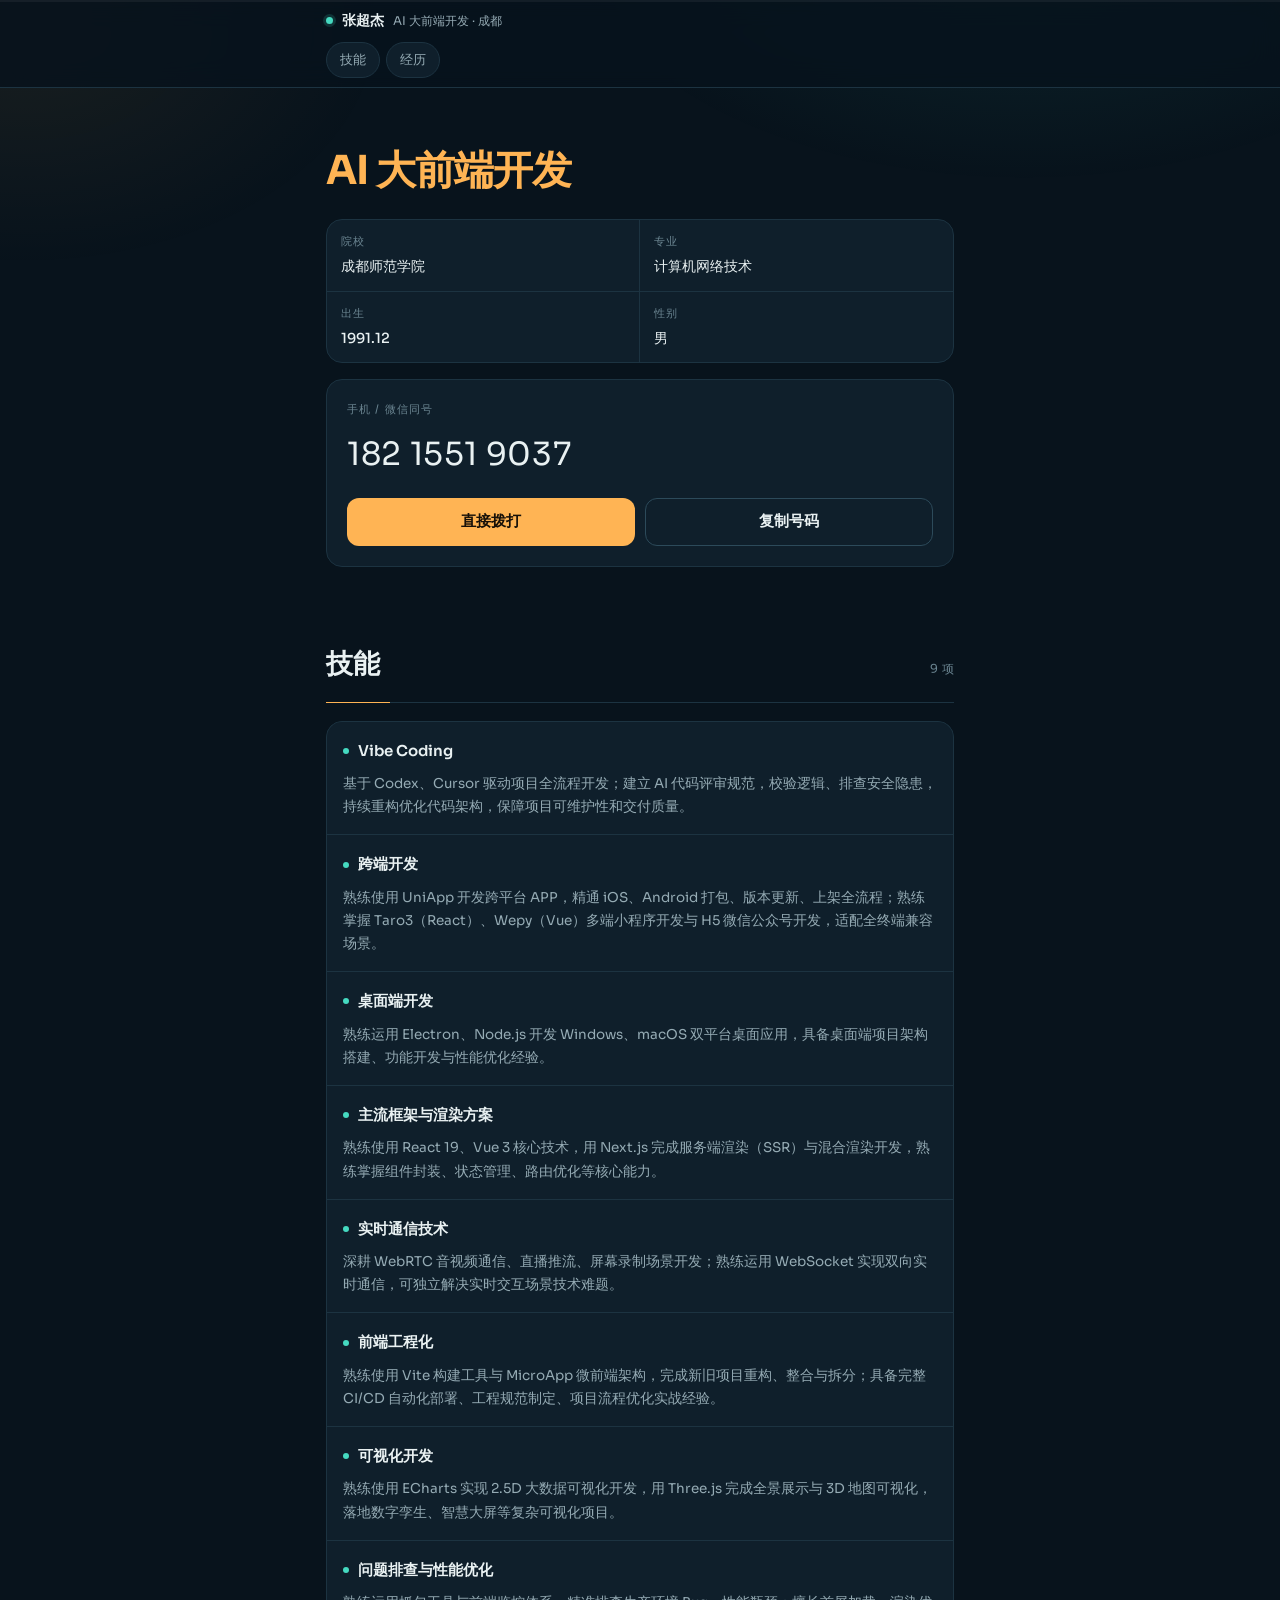
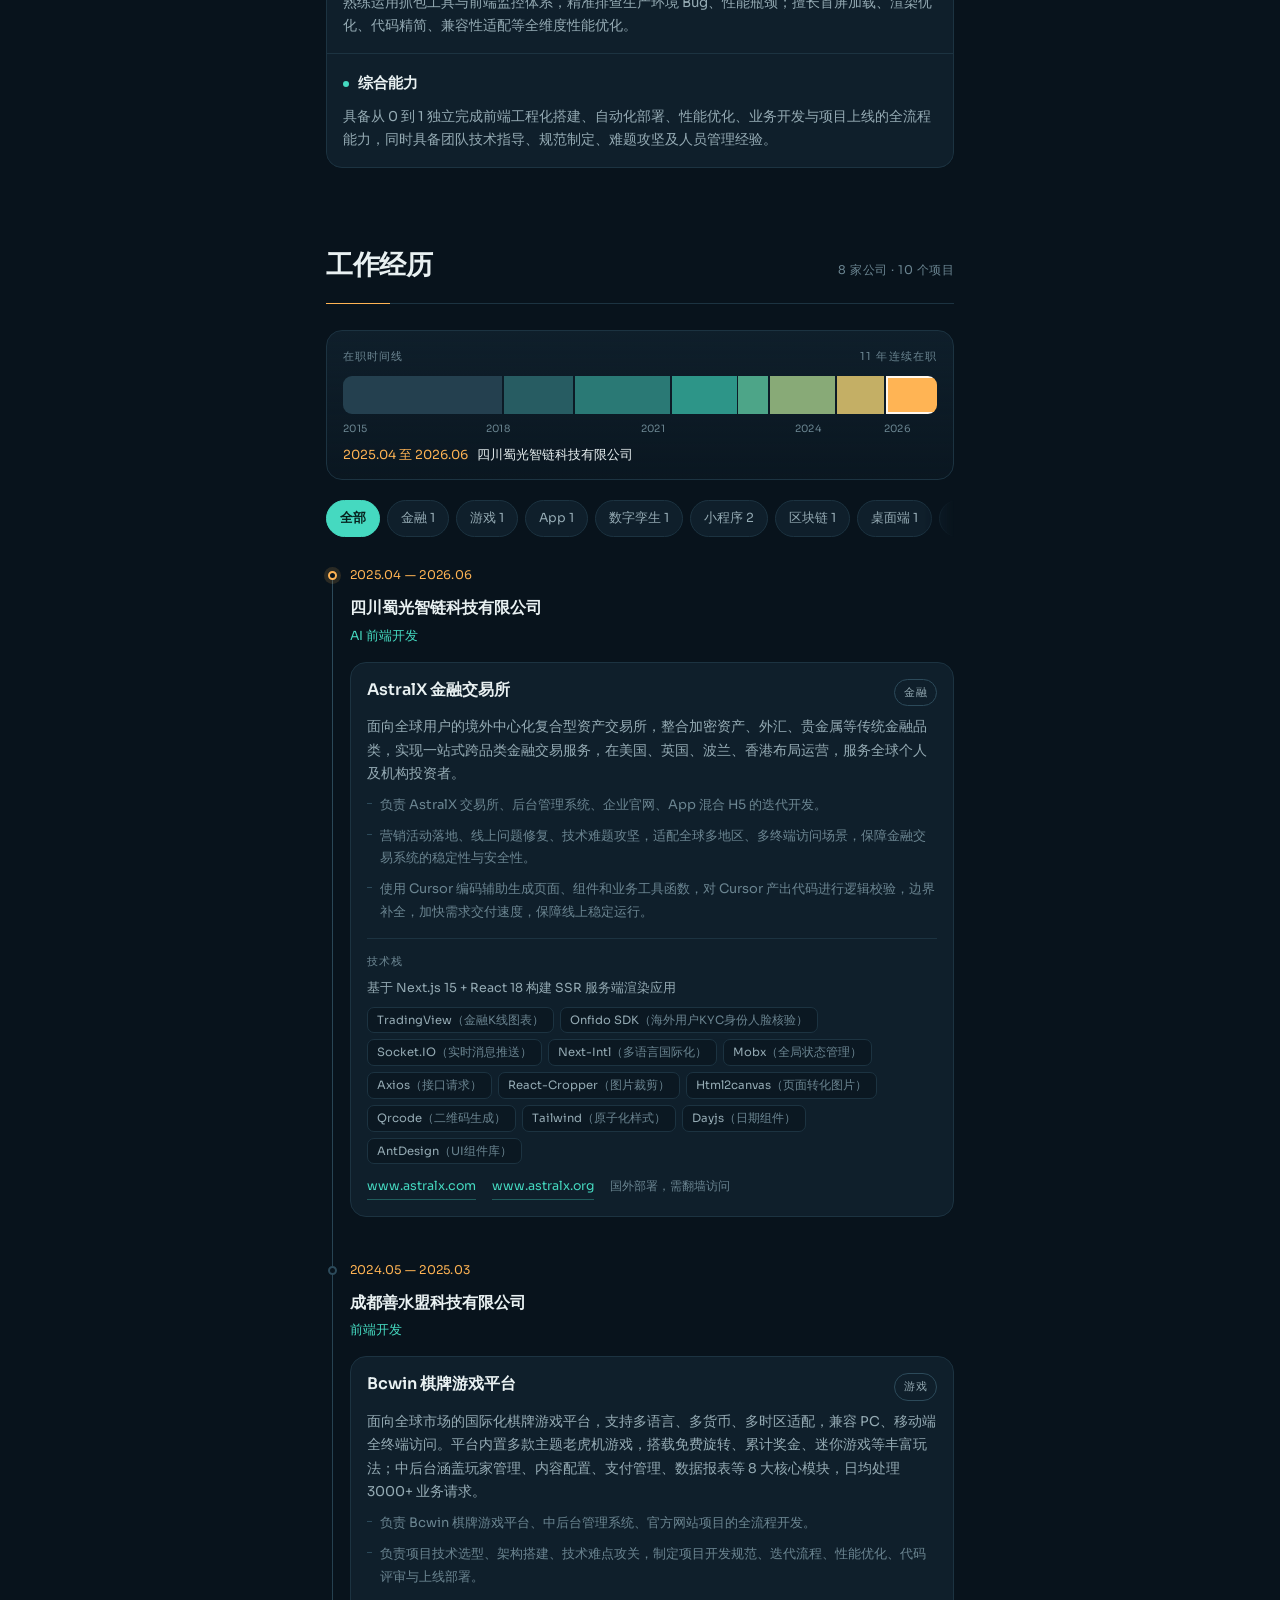
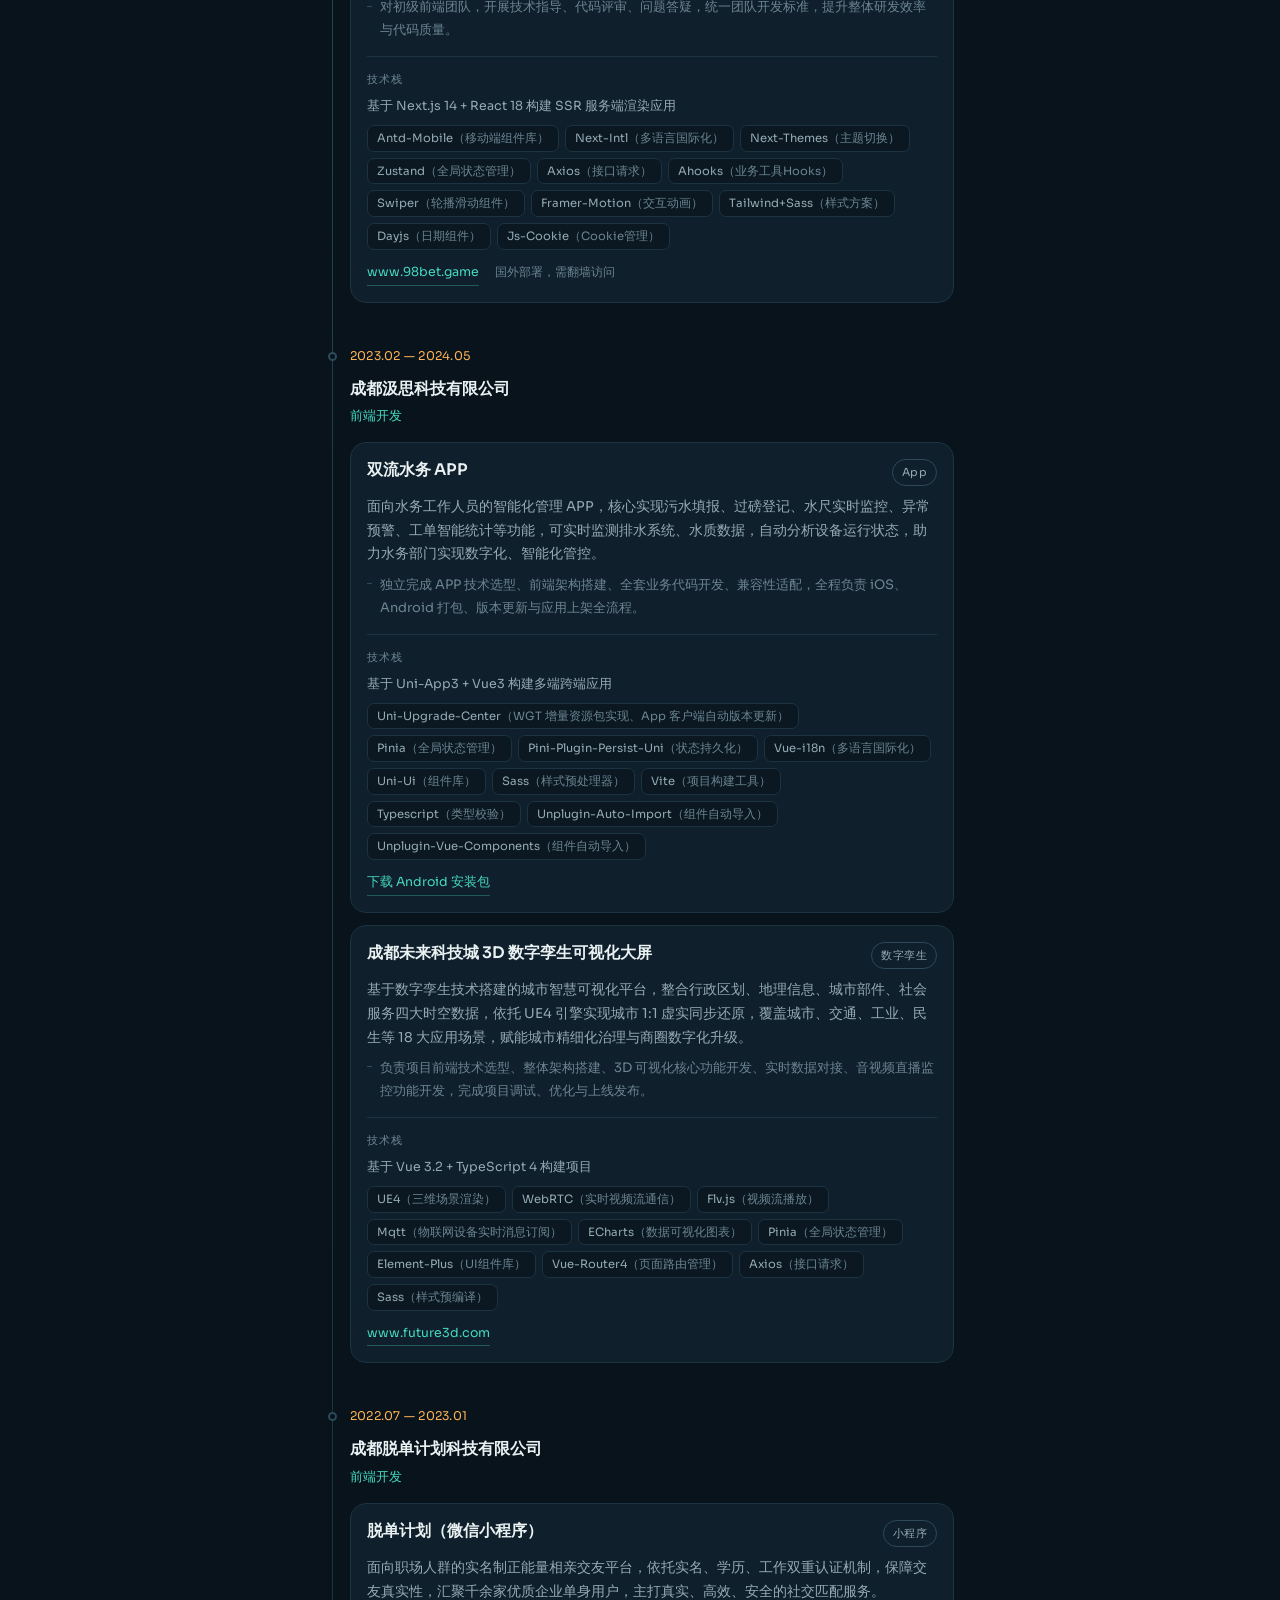
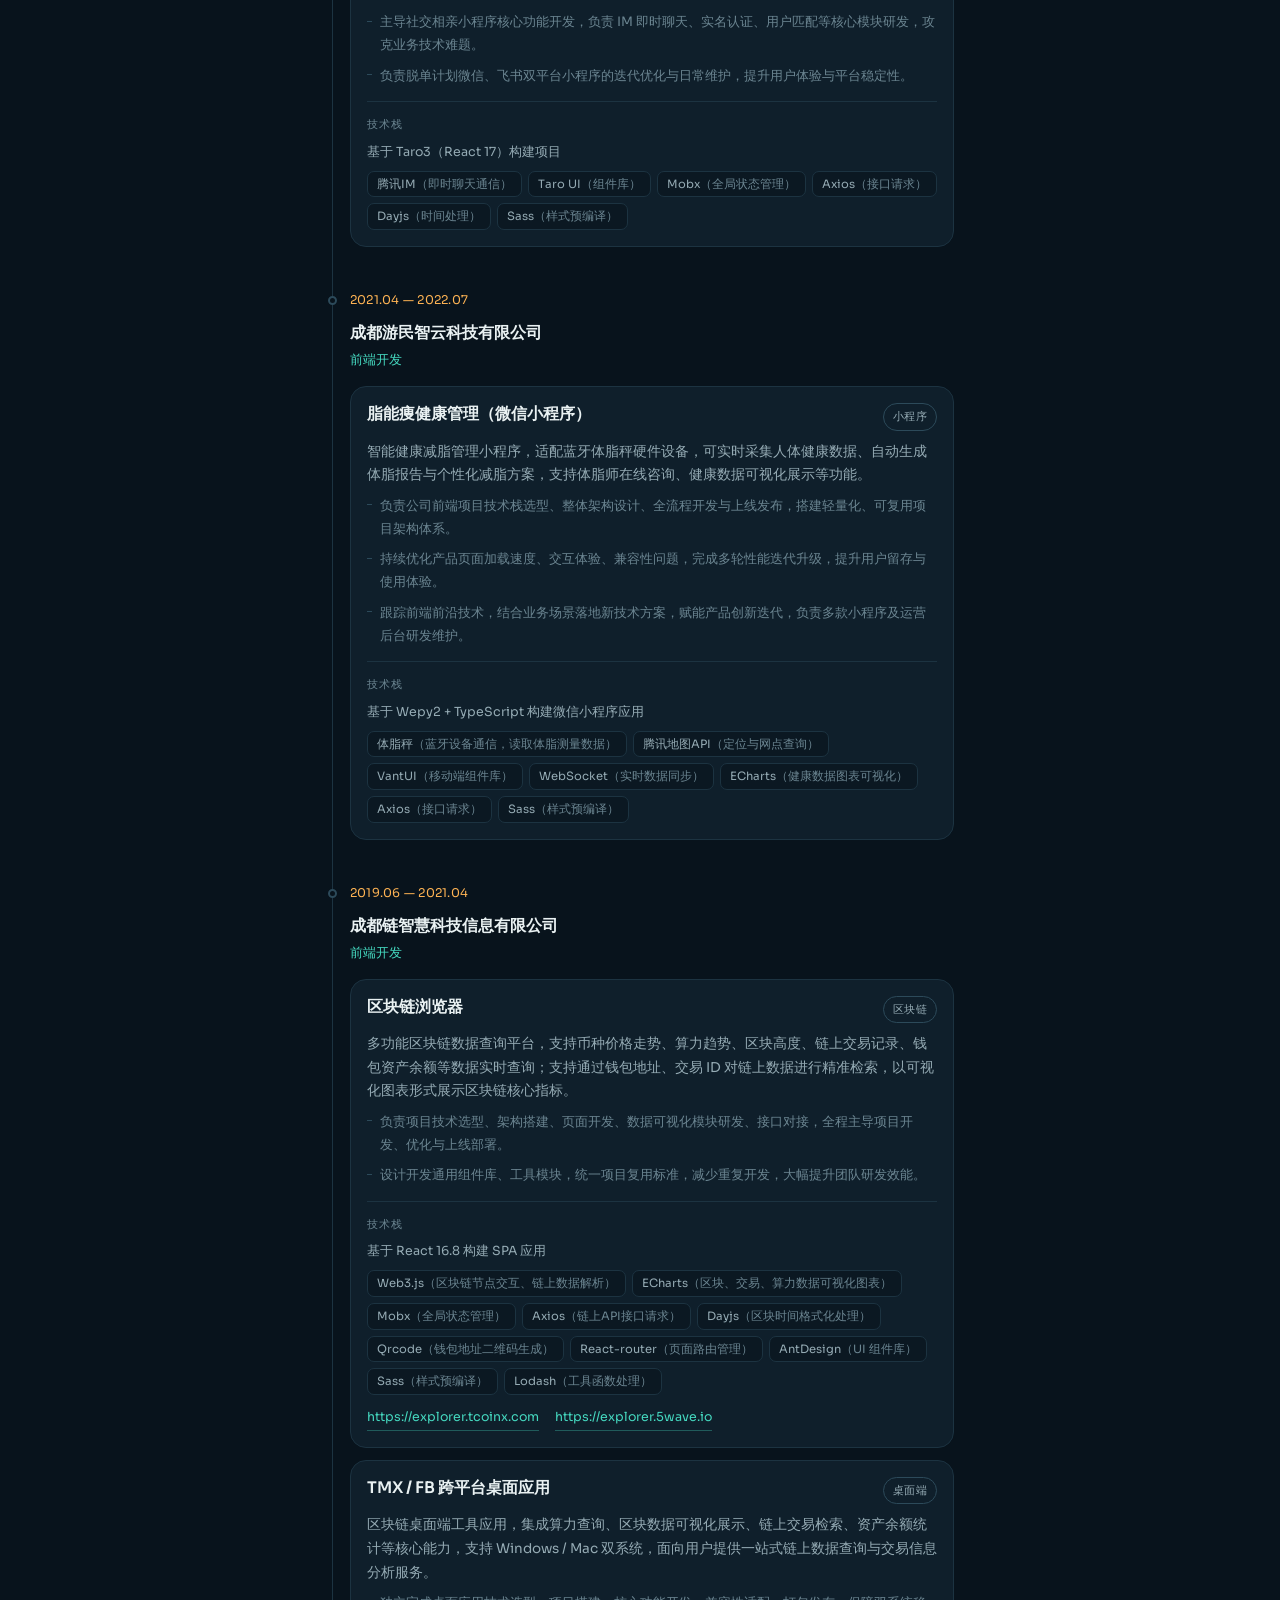
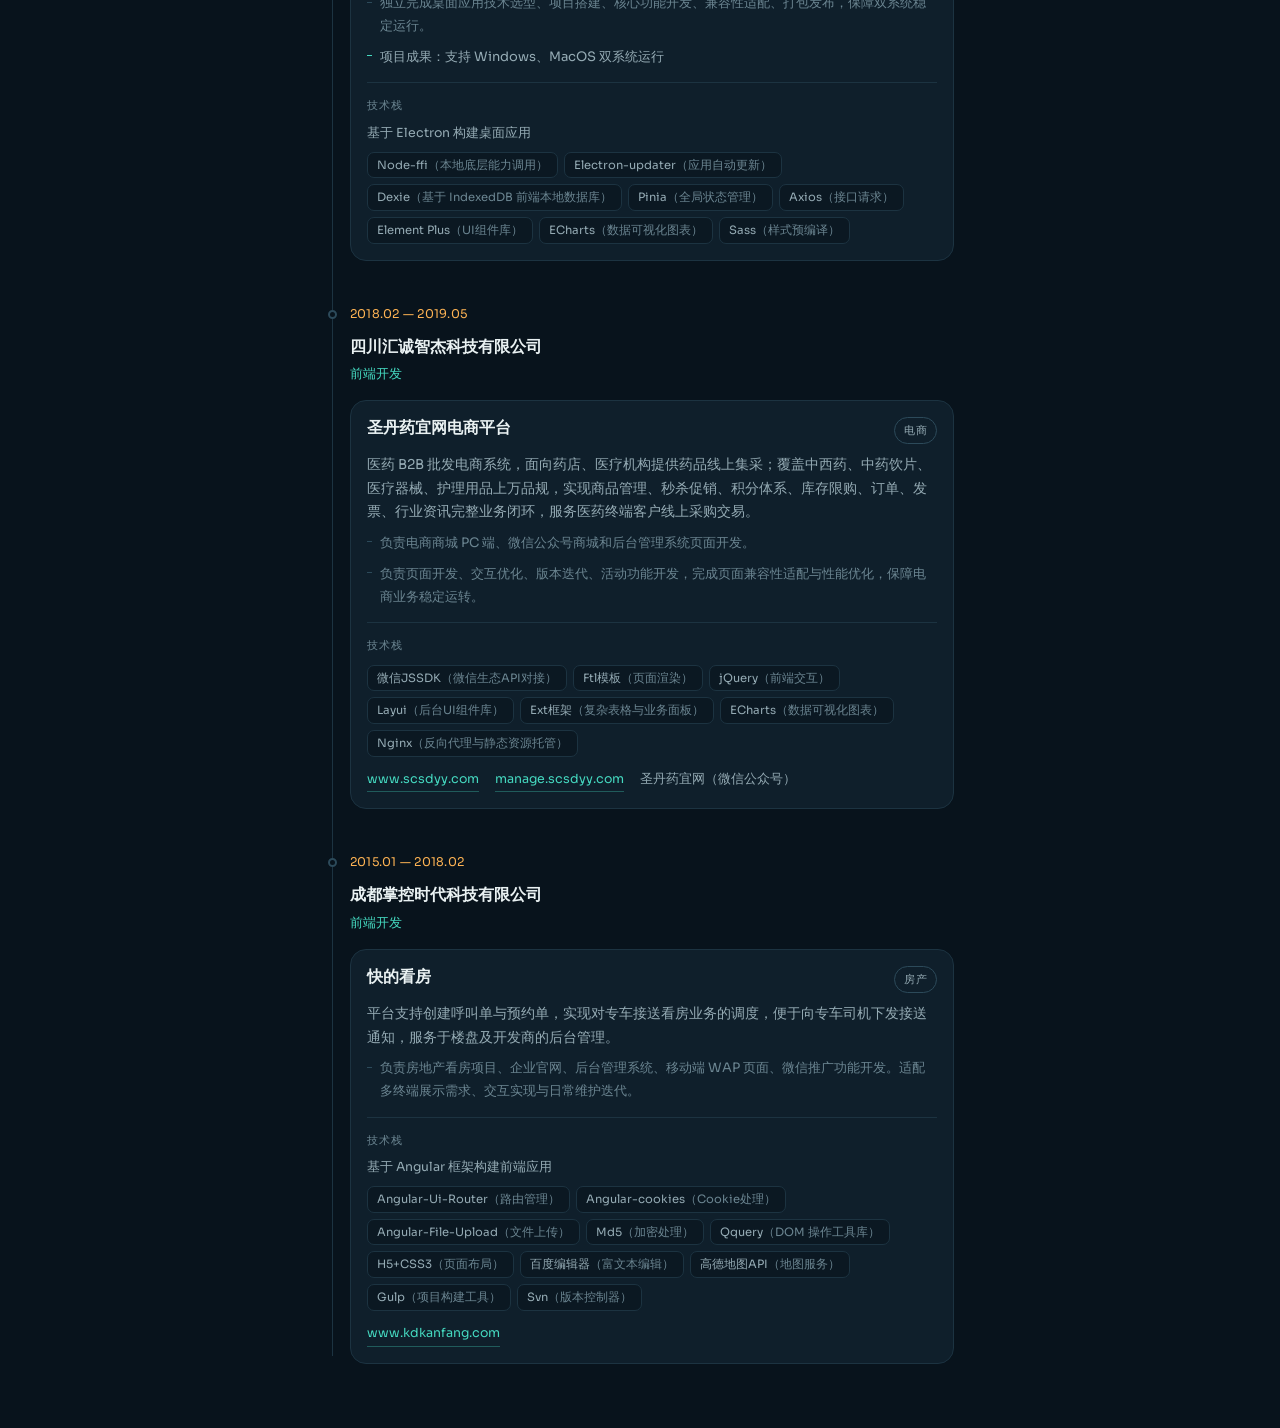
==== index.html @ 95366857 "Add files via upload" ====
<!doctype html>
<html lang="zh-CN">
<head>
<meta charset="utf-8">
<meta name="viewport" content="width=device-width,initial-scale=1,viewport-fit=cover">
<meta name="theme-color" content="#08131C">
<title>张超杰 · AI 大前端开发</title>
<meta name="description" content="张超杰，AI 大前端开发。2015 年入行，做过金融交易所、数字孪生大屏、区块链浏览器、跨平台桌面端与小程序矩阵。">
<link rel="icon" href="data:image/svg+xml,%3Csvg xmlns='http://www.w3.org/2000/svg' viewBox='0 0 32 32'%3E%3Crect width='32' height='32' rx='8' fill='%2308131C'/%3E%3Cpath d='M6 20h4l3-9 4 14 3-7h6' fill='none' stroke='%23FFB454' stroke-width='2.4' stroke-linecap='round'/%3E%3C/svg%3E">
<style>
/* ==========================================================================
   张超杰 · AI 大前端开发 · 单页简历
   设计取向：工业仪表盘（对应本人数字孪生 / 大屏 / 交易所可视化背景）
   深靛蓝底 + 琥珀主色 + 青绿数据色
   ========================================================================== */

@font-face{
  font-family:"Sora";
  font-style:normal;
  font-weight:100 800;
  font-display:swap;
  src:url([data-uri]) format("woff2");
}

:root{
  --bg:#08131C;
  --bg-elev:#0B1822;
  --surface:#0F1F2B;
  --line:#1C3341;
  --line-strong:#2C4A5A;
  --text:#E9F1F2;
  --dim:#95ABB4;
  --faint:#6B8591;
  --amber:#FFB454;
  --teal:#45D9C0;
  --shell:680px;
  --pad:20px;
  --font:"Sora",-apple-system,BlinkMacSystemFont,"PingFang SC","HarmonyOS Sans SC","Microsoft YaHei","Noto Sans SC",sans-serif;
  --num:"Sora",ui-monospace,SFMono-Regular,Menlo,monospace;
  --ease:cubic-bezier(.22,1,.36,1);
}

*,*::before,*::after{box-sizing:border-box}
html{-webkit-text-size-adjust:100%;scroll-behavior:smooth}
body{
  margin:0;background:var(--bg);color:var(--text);
  font-family:var(--font);font-size:15px;line-height:1.75;
  -webkit-font-smoothing:antialiased;overflow-x:hidden;
}
body::before{
  content:"";position:fixed;inset:0;z-index:0;pointer-events:none;
  background:
    radial-gradient(760px 440px at 80% -10%, rgba(69,217,192,.10), transparent 62%),
    radial-gradient(600px 400px at 2% 3%, rgba(255,180,84,.07), transparent 60%);
}
img,svg{display:block;max-width:100%}
a{color:inherit;text-decoration:none}
button{font:inherit;color:inherit;background:none;border:0;cursor:pointer}
:focus-visible{outline:2px solid var(--amber);outline-offset:3px;border-radius:6px}
.shell{position:relative;z-index:1;width:100%;max-width:var(--shell);margin:0 auto;padding:0 var(--pad) calc(64px + env(safe-area-inset-bottom))}

/* ---------- 顶部进度 / 导航 ---------- */
.progress{position:fixed;top:0;left:0;right:0;height:2px;z-index:60;background:rgba(255,255,255,.05)}
.progress i{display:block;height:100%;width:0;background:linear-gradient(90deg,var(--teal),var(--amber))}
.topbar{position:sticky;top:0;z-index:50;background:rgba(8,19,28,.84);
  backdrop-filter:blur(14px) saturate(140%);-webkit-backdrop-filter:blur(14px) saturate(140%);
  border-bottom:1px solid var(--line)}
.topbar-in{width:100%;max-width:var(--shell);margin:0 auto;padding:9px var(--pad) 0;display:flex;flex-direction:column;gap:9px}
.topbar-id{display:flex;align-items:center;gap:9px;font-size:12px;color:var(--dim)}
.topbar-id b{color:var(--text);font-weight:600;font-size:13.5px}
.dot{width:7px;height:7px;border-radius:50%;background:var(--teal);box-shadow:0 0 0 3px rgba(69,217,192,.16);flex:none}
.nav{display:flex;gap:6px;overflow-x:auto;scrollbar-width:none;padding-bottom:9px}
.nav::-webkit-scrollbar{display:none}
.nav button{flex:none;padding:6px 13px;border-radius:999px;border:1px solid var(--line);
  background:var(--surface);color:var(--dim);font-size:13px;white-space:nowrap;transition:.18s}
.nav button[aria-current="true"]{color:#08131C;background:var(--amber);border-color:var(--amber);font-weight:600}

/* ---------- 通用 ---------- */
section{scroll-margin-top:98px}
.sec{padding:58px 0 0}
.sec-head{display:flex;align-items:baseline;justify-content:space-between;gap:12px;
  padding-bottom:14px;border-bottom:1px solid var(--line);position:relative}
.sec-head::after{content:"";position:absolute;left:0;bottom:-1px;height:1px;width:0;
  background:var(--amber);transition:width .9s var(--ease)}
.sec.in .sec-head::after{width:64px}
.sec-head h2{margin:0;font-size:clamp(22px,6.2vw,27px);font-weight:600;letter-spacing:-.01em}
.sec-note{font-size:12px;color:var(--faint);letter-spacing:.04em;white-space:nowrap}

/* ---------- Hero ---------- */
.hero{padding:46px 0 0}
h1{margin:0;font-size:clamp(28px,12.4vw,48px);line-height:1.06;font-weight:700;letter-spacing:-.02em;color:var(--amber)}

/* ---------- 在职时间线条 ---------- */
.strip-wrap{margin:26px 0 0;padding:16px 16px 12px;border:1px solid var(--line);border-radius:16px;
  background:linear-gradient(180deg,var(--surface),rgba(15,31,43,.35))}
.strip-head{display:flex;justify-content:space-between;align-items:center;font-size:11px;
  letter-spacing:.1em;color:var(--faint);padding-bottom:9px}
.strip{display:flex;gap:2px;height:38px;border-radius:9px;overflow:hidden}
.strip button{flex:0 0 auto;position:relative;min-width:7px;transform-origin:0 50%;transition:filter .18s}
html.js .strip button{opacity:0;transform:scaleX(.55)}
html.js .sec.in .strip button{animation:seg .5s var(--ease) forwards}
@keyframes seg{to{opacity:1;transform:none}}
.strip button::after{content:"";position:absolute;inset:0;background:rgba(255,255,255,0);transition:background .18s}
.strip button:hover::after,.strip button:focus-visible::after{background:rgba(255,255,255,.2)}
.strip button[aria-current="true"]{box-shadow:inset 0 0 0 2px rgba(255,255,255,.9)}
.axis{position:relative;height:17px;margin-top:6px}
.axis span{position:absolute;top:0;font-family:var(--num);font-size:10px;color:var(--faint);letter-spacing:.04em;transform:translateX(-50%)}
.axis span:first-child{transform:none}
.axis span:last-child{transform:translateX(-100%)}
.readout{margin:8px 0 0;min-height:20px;font-size:12.5px;color:var(--dim)}
.readout .t{font-family:var(--num);color:var(--amber);margin-right:9px}
.readout .c{color:var(--text)}

/* ---------- 按钮 ---------- */
.btn{flex:1;display:flex;align-items:center;justify-content:center;gap:8px;min-height:48px;
  padding:0 16px;border-radius:12px;font-size:15px;font-weight:600;border:1px solid transparent;
  transition:transform .12s ease,background .18s,border-color .18s,color .18s}
.btn:active{transform:scale(.975)}
.btn-primary{background:var(--amber);color:#171008}
.btn-ghost{background:var(--surface);border-color:var(--line-strong)}
.btn svg{width:18px;height:18px;flex:none}

/* ---------- 基本信息 ---------- */
.facts{margin:26px 0 0;border:1px solid var(--line);border-radius:16px;background:var(--surface);overflow:hidden}
.facts dl{margin:0;display:grid;grid-template-columns:1fr 1fr}
.facts div{padding:12px 14px;border-bottom:1px solid var(--line)}
.facts div:nth-child(odd){border-right:1px solid var(--line)}
.facts div:nth-last-child(-n+2){border-bottom:0}
.facts dt{font-size:11px;letter-spacing:.1em;color:var(--faint)}
.facts dd{margin:3px 0 0;font-size:14px;font-weight:500}

/* ---------- 技能 ---------- */
.skills{margin:18px 0 0;display:grid;grid-template-columns:1fr;gap:1px;background:var(--line);border:1px solid var(--line);border-radius:16px;overflow:hidden}
.skill{background:var(--surface);padding:16px}
.skill h3{margin:0;font-size:15px;font-weight:600;display:flex;align-items:center;gap:9px}
.skill h3 i{width:6px;height:6px;border-radius:50%;background:var(--teal);flex:none}
.skill p{margin:8px 0 0;color:var(--dim);font-size:13.5px;line-height:1.72}

/* ---------- 工作经历 ---------- */
.jobs{margin:18px 0 0;position:relative;padding-left:24px}
.jobs::before{content:"";position:absolute;left:6px;top:8px;bottom:8px;width:1px;
  background:linear-gradient(180deg,var(--line-strong),var(--line) 45%,var(--line))}
.job{position:relative;padding-bottom:30px}
.job:last-child{padding-bottom:0}
.job::before{content:"";position:absolute;left:-22px;top:7px;width:9px;height:9px;border-radius:50%;
  background:var(--bg);border:2px solid var(--line-strong);transition:border-color .25s,box-shadow .25s}
.job.is-new::before{border-color:var(--amber);box-shadow:0 0 0 4px rgba(255,180,84,.14)}
.job.flash h3{color:var(--amber);transition:color .3s}
.job .when{font-family:var(--num);font-size:12px;color:var(--amber);letter-spacing:.02em}
.job h3{margin:4px 0 0;font-size:16px;font-weight:600;line-height:1.4}
.job .title{margin:6px 0 0;font-size:12.5px;color:var(--teal)}
.job ul{margin:10px 0 0;padding:0;list-style:none;display:grid;gap:7px}
.job li{position:relative;padding-left:15px;color:var(--dim);font-size:13.5px;line-height:1.72}
.job li::before{content:"";position:absolute;left:0;top:.66em;width:5px;height:1px;background:var(--line-strong)}
.job-cards{display:grid;gap:12px;margin-top:14px}

/* ---------- 项目 ---------- */
.filters{display:flex;gap:7px;overflow-x:auto;overscroll-behavior-x:contain;
  margin:18px 0 0;padding:2px 0 9px;
  scrollbar-width:thin;scrollbar-color:var(--line-strong) transparent}
/* 「全部」在滚动流首位，用 sticky 固定在左端，左右滚动都不动 */
.filters .filters-pin{position:sticky;left:0;z-index:2}
/* 只有真的浮在内容上方时才加投影，回滚到起点落位后不加，避免压到相邻 chip */
.filters .filters-pin.is-stuck{box-shadow:14px 0 12px -6px rgba(8,19,28,.98)}
/* 只在对应方向还有内容时才渐隐，避免滚到底仍然淡出最后一个 chip */
/* 仅有右侧需要渐隐提示还有内容；左端始终被「全部」挡住 */
.filters.fade-r{-webkit-mask-image:linear-gradient(90deg,#000 calc(100% - 30px),transparent);mask-image:linear-gradient(90deg,#000 calc(100% - 30px),transparent)}
.filters::-webkit-scrollbar{height:4px}
.filters::-webkit-scrollbar-track{background:transparent}
.filters::-webkit-scrollbar-thumb{background:var(--line-strong);border-radius:999px}
.filters-pin,.filters button{flex:none;padding:7px 13px;border-radius:999px;border:1px solid var(--line);
  background:var(--surface);color:var(--dim);font-size:12.5px;white-space:nowrap;transition:.18s}
.filters-pin[aria-pressed="true"],.filters button[aria-pressed="true"]{background:var(--teal);border-color:var(--teal);color:#06201C;font-weight:600}
.projects{margin:14px 0 0;display:grid;grid-template-columns:1fr;gap:12px}
.card{scroll-margin-top:104px;border:1px solid var(--line);border-radius:16px;background:var(--surface);padding:16px;animation:cardIn .38s var(--ease) both}
@keyframes cardIn{from{opacity:0;transform:translateY(10px)}to{opacity:1;transform:none}}
.card-top{display:flex;align-items:flex-start;justify-content:space-between;gap:12px}
.card h3{margin:0;font-size:16px;font-weight:600;line-height:1.4}
.chip{flex:none;padding:3px 9px;border-radius:999px;font-size:11px;letter-spacing:.04em;border:1px solid var(--line-strong);color:var(--dim)}
.card .meta{margin:9px 0 0;font-size:13.5px;color:var(--dim)}
.card .outcome{margin:8px 0 0;font-size:13px;color:var(--dim);padding-left:13px;position:relative}
.card .outcome::before{content:"";position:absolute;left:0;top:.72em;width:5px;height:1px;background:var(--teal)}
.card .duty{margin:8px 0 0;font-size:13px;color:var(--faint);padding-left:13px;position:relative}
.card .duty::before{content:"";position:absolute;left:0;top:.72em;width:5px;height:1px;background:var(--line-strong)}
.stack{margin:14px 0 0;padding-top:13px;border-top:1px solid var(--line)}
.stack-label{margin:0;font-size:11px;letter-spacing:.1em;color:var(--faint)}
.stack-base{margin:7px 0 0;font-size:12.5px;line-height:1.6;color:var(--dim)}
.tags{display:flex;flex-wrap:wrap;gap:6px;margin:9px 0 0}
.tags span{font-size:11.5px;line-height:1.45;padding:4px 9px;border-radius:7px;background:var(--bg-elev);border:1px solid var(--line);color:var(--dim)}
.tags span i{font-style:normal;color:var(--faint)}
.links{display:flex;flex-wrap:wrap;align-items:baseline;gap:6px 16px;margin:12px 0 0}
.card a.link{display:inline-block;font-size:12.5px;color:var(--teal);
  word-break:break-all;border-bottom:1px solid rgba(69,217,192,.32);padding-bottom:1px}
.link-note{font-size:11.5px;color:var(--faint)}
.link-plain{font-size:12.5px;color:var(--dim)}

/* ---------- 联系 ---------- */
.contact{margin:16px 0 0;border:1px solid var(--line);border-radius:16px;background:var(--surface);padding:20px}
.contact .k{margin:0;font-size:11px;letter-spacing:.1em;color:var(--faint)}
.contact .v{margin:6px 0 0;font-family:var(--num);font-size:clamp(24px,7.5vw,32px);letter-spacing:.02em}
.contact .row{display:flex;gap:10px;margin-top:16px}

/* ---------- toast ---------- */
.toast{position:fixed;left:50%;bottom:calc(24px + env(safe-area-inset-bottom));transform:translate(-50%,18px);
  background:var(--text);color:#08131C;font-size:13.5px;font-weight:600;padding:10px 18px;border-radius:999px;
  opacity:0;pointer-events:none;transition:.24s;z-index:70}
.toast.on{opacity:1;transform:translate(-50%,0)}

/* ---------- 滚动入场 ---------- */
.sec-head h2,.sec .body{opacity:0;transform:translateY(14px);
  transition:opacity .6s var(--ease),transform .6s var(--ease)}
.sec.in .sec-head h2,.sec.in .body{opacity:1;transform:none}

/* ---------- 桌面 ---------- */
@media (min-width:760px){
  :root{--pad:26px}
  .sec{padding-top:74px}
  .hero{padding-top:62px}
  h1{font-size:40px}
}
@media (hover:hover){
  .nav button:hover{border-color:var(--line-strong);color:var(--text)}
  .btn-ghost:hover{border-color:var(--teal);color:var(--teal)}
  .btn-primary:hover{background:#ffc672}
  .card:hover{border-color:var(--line-strong)}
  .filters button:hover{color:var(--text)}
}

/* ---------- 动效降级 ---------- */
@media (prefers-reduced-motion:reduce){
  html{scroll-behavior:auto}
  *,*::before,*::after{animation-duration:.001ms!important;animation-iteration-count:1!important;transition-duration:.001ms!important}
  .sec-head h2,.sec .body{opacity:1;transform:none}
  html.js .strip button{opacity:1;transform:none;animation:none}
}

</style>
</head>
<body>
<div class="progress" aria-hidden="true"><i id="bar"></i></div>
<header class="topbar"><div class="topbar-in">
  <div class="topbar-id"><span class="dot" aria-hidden="true"></span><b>张超杰</b><span>AI 大前端开发 · 成都</span></div>
  <nav class="nav" id="nav" aria-label="页面导航">
    <button type="button" data-to="skills">技能</button>
    <button type="button" data-to="work">经历</button>
  </nav>
</div></header>
<main class="shell">
<section class="hero" id="top">
  <h1>AI 大前端开发</h1>
  <div class="facts"><dl>
    <div><dt>院校</dt><dd>成都师范学院</dd></div>
    <div><dt>专业</dt><dd>计算机网络技术</dd></div>
    <div><dt>出生</dt><dd>1991.12</dd></div>
    <div><dt>性别</dt><dd>男</dd></div>
  </dl></div>
  <div class="contact">
    <p class="k">手机 / 微信同号</p>
    <p class="v">182 1551 9037</p>
    <div class="row"><a class="btn btn-primary" href="tel:18215519037">直接拨打</a>
      <button class="btn btn-ghost" id="copyPhone" type="button" data-phone="18215519037">复制号码</button></div>
  </div>
</section>
<section class="sec" id="skills"><div class="sec-head"><h2>技能</h2><span class="sec-note">9 项</span></div>
  <div class="body"><div class="skills"><article class="skill"><h3><i aria-hidden="true"></i>Vibe Coding</h3><p>基于 Codex、Cursor 驱动项目全流程开发；建立 AI 代码评审规范，校验逻辑、排查安全隐患，持续重构优化代码架构，保障项目可维护性和交付质量。</p></article><article class="skill"><h3><i aria-hidden="true"></i>跨端开发</h3><p>熟练使用 UniApp 开发跨平台 APP，精通 iOS、Android 打包、版本更新、上架全流程；熟练掌握 Taro3（React）、Wepy（Vue）多端小程序开发与 H5 微信公众号开发，适配全终端兼容场景。</p></article><article class="skill"><h3><i aria-hidden="true"></i>桌面端开发</h3><p>熟练运用 Electron、Node.js 开发 Windows、macOS 双平台桌面应用，具备桌面端项目架构搭建、功能开发与性能优化经验。</p></article><article class="skill"><h3><i aria-hidden="true"></i>主流框架与渲染方案</h3><p>熟练使用 React 19、Vue 3 核心技术，用 Next.js 完成服务端渲染（SSR）与混合渲染开发，熟练掌握组件封装、状态管理、路由优化等核心能力。</p></article><article class="skill"><h3><i aria-hidden="true"></i>实时通信技术</h3><p>深耕 WebRTC 音视频通信、直播推流、屏幕录制场景开发；熟练运用 WebSocket 实现双向实时通信，可独立解决实时交互场景技术难题。</p></article><article class="skill"><h3><i aria-hidden="true"></i>前端工程化</h3><p>熟练使用 Vite 构建工具与 MicroApp 微前端架构，完成新旧项目重构、整合与拆分；具备完整 CI/CD 自动化部署、工程规范制定、项目流程优化实战经验。</p></article><article class="skill"><h3><i aria-hidden="true"></i>可视化开发</h3><p>熟练使用 ECharts 实现 2.5D 大数据可视化开发，用 Three.js 完成全景展示与 3D 地图可视化，落地数字孪生、智慧大屏等复杂可视化项目。</p></article><article class="skill"><h3><i aria-hidden="true"></i>问题排查与性能优化</h3><p>熟练运用抓包工具与前端监控体系，精准排查生产环境 Bug、性能瓶颈；擅长首屏加载、渲染优化、代码精简、兼容性适配等全维度性能优化。</p></article><article class="skill"><h3><i aria-hidden="true"></i>综合能力</h3><p>具备从 0 到 1 独立完成前端工程化搭建、自动化部署、性能优化、业务开发与项目上线的全流程能力，同时具备团队技术指导、规范制定、难题攻坚及人员管理经验。</p></article></div></div></section>
<section class="sec" id="work"><div class="sec-head"><h2>工作经历</h2><span class="sec-note">8 家公司 · 10 个项目</span></div>
  <div class="body">
    <div class="strip-wrap">
      <div class="strip-head"><span>在职时间线</span><span>11 年连续在职</span></div>
      <div class="strip" id="strip" role="group" aria-label="按公司划分的在职时间线"><button type="button" data-job="0" data-period="2015.01 至 2018.02" data-co="成都掌控时代科技有限公司" style="flex-basis:26.812%;background:rgb(36,64,79);animation-delay:0ms" aria-label="成都掌控时代科技有限公司 2015.01 至 2018.02"></button><button type="button" data-job="1" data-period="2018.02 至 2019.05" data-co="四川汇诚智杰科技有限公司" style="flex-basis:11.594%;background:rgb(39,92,98);animation-delay:45ms" aria-label="四川汇诚智杰科技有限公司 2018.02 至 2019.05"></button><button type="button" data-job="2" data-period="2019.06 至 2021.04" data-co="成都链智慧科技信息有限公司" style="flex-basis:15.942%;background:rgb(42,121,117);animation-delay:90ms" aria-label="成都链智慧科技信息有限公司 2019.06 至 2021.04"></button><button type="button" data-job="3" data-period="2021.04 至 2022.07" data-co="成都游民智云科技有限公司" style="flex-basis:10.870%;background:rgb(45,149,136);animation-delay:135ms" aria-label="成都游民智云科技有限公司 2021.04 至 2022.07"></button><button type="button" data-job="4" data-period="2022.07 至 2023.01" data-co="成都脱单计划科技有限公司" style="flex-basis:5.072%;background:rgb(77,165,136);animation-delay:180ms" aria-label="成都脱单计划科技有限公司 2022.07 至 2023.01"></button><button type="button" data-job="5" data-period="2023.02 至 2024.05" data-co="成都汲思科技有限公司" style="flex-basis:10.870%;background:rgb(136,170,119);animation-delay:225ms" aria-label="成都汲思科技有限公司 2023.02 至 2024.05"></button><button type="button" data-job="6" data-period="2024.05 至 2025.03" data-co="成都善水盟科技有限公司" style="flex-basis:7.971%;background:rgb(196,175,101);animation-delay:270ms" aria-label="成都善水盟科技有限公司 2024.05 至 2025.03"></button><button type="button" data-job="7" data-period="2025.04 至 2026.06" data-co="四川蜀光智链科技有限公司" style="flex-basis:10.870%;background:rgb(255,180,84);animation-delay:315ms" aria-label="四川蜀光智链科技有限公司 2025.04 至 2026.06"></button></div>
      <div class="axis" aria-hidden="true"><span style="left:0.000%">2015</span><span style="left:26.087%">2018</span><span style="left:52.174%">2021</span><span style="left:78.261%">2024</span><span style="left:95.652%">2026</span></div>
      <p class="readout" id="readout"></p>
    </div>
    <div class="filters" id="filters" role="group" aria-label="按方向筛选项目"><button type="button" class="filters-pin" data-filter="全部" aria-pressed="true">全部</button><button type="button" data-filter="金融" aria-pressed="false">金融 1</button><button type="button" data-filter="游戏" aria-pressed="false">游戏 1</button><button type="button" data-filter="App" aria-pressed="false">App 1</button><button type="button" data-filter="数字孪生" aria-pressed="false">数字孪生 1</button><button type="button" data-filter="小程序" aria-pressed="false">小程序 2</button><button type="button" data-filter="区块链" aria-pressed="false">区块链 1</button><button type="button" data-filter="桌面端" aria-pressed="false">桌面端 1</button><button type="button" data-filter="电商" aria-pressed="false">电商 1</button><button type="button" data-filter="房产" aria-pressed="false">房产 1</button></div>
    <div class="jobs"><article class="job is-new" id="job-7"><p class="when">2025.04 — 2026.06</p><h3>四川蜀光智链科技有限公司</h3><p class="title">AI 前端开发</p><div class="job-cards"><article class="card" id="project-9" data-tag="金融" style="animation-delay:360ms"><div class="card-top"><h3>AstralX 金融交易所</h3><span class="chip">金融</span></div><p class="meta">面向全球用户的境外中心化复合型资产交易所，整合加密资产、外汇、贵金属等传统金融品类，实现一站式跨品类金融交易服务，在美国、英国、波兰、香港布局运营，服务全球个人及机构投资者。</p><p class="duty">负责 AstralX 交易所、后台管理系统、企业官网、App 混合 H5 的迭代开发。</p><p class="duty">营销活动落地、线上问题修复、技术难题攻坚，适配全球多地区、多终端访问场景，保障金融交易系统的稳定性与安全性。</p><p class="duty">使用 Cursor 编码辅助生成页面、组件和业务工具函数，对 Cursor 产出代码进行逻辑校验，边界补全，加快需求交付速度，保障线上稳定运行。</p><div class="stack"><p class="stack-label">技术栈</p><p class="stack-base">基于 Next.js 15 + React 18 构建 SSR 服务端渲染应用</p><div class="tags"><span>TradingView<i>（金融K线图表）</i></span><span>Onfido SDK<i>（海外用户KYC身份人脸核验）</i></span><span>Socket.IO<i>（实时消息推送）</i></span><span>Next-Intl<i>（多语言国际化）</i></span><span>Mobx<i>（全局状态管理）</i></span><span>Axios<i>（接口请求）</i></span><span>React-Cropper<i>（图片裁剪）</i></span><span>Html2canvas<i>（页面转化图片）</i></span><span>Qrcode<i>（二维码生成）</i></span><span>Tailwind<i>（原子化样式）</i></span><span>Dayjs<i>（日期组件）</i></span><span>AntDesign<i>（UI组件库）</i></span></div></div><div class="links"><a class="link" href="https://www.astralx.com" target="_blank" rel="noreferrer noopener">www.astralx.com</a><a class="link" href="https://www.astralx.org" target="_blank" rel="noreferrer noopener">www.astralx.org</a><span class="link-note">国外部署，需翻墙访问</span></div></article></div></article><article class="job" id="job-6"><p class="when">2024.05 — 2025.03</p><h3>成都善水盟科技有限公司</h3><p class="title">前端开发</p><div class="job-cards"><article class="card" id="project-8" data-tag="游戏" style="animation-delay:320ms"><div class="card-top"><h3>Bcwin 棋牌游戏平台</h3><span class="chip">游戏</span></div><p class="meta">面向全球市场的国际化棋牌游戏平台，支持多语言、多货币、多时区适配，兼容 PC、移动端全终端访问。平台内置多款主题老虎机游戏，搭载免费旋转、累计奖金、迷你游戏等丰富玩法；中后台涵盖玩家管理、内容配置、支付管理、数据报表等 8 大核心模块，日均处理 3000+ 业务请求。</p><p class="duty">负责 Bcwin 棋牌游戏平台、中后台管理系统、官方网站项目的全流程开发。</p><p class="duty">负责项目技术选型、架构搭建、技术难点攻关，制定项目开发规范、迭代流程、性能优化、代码评审与上线部署。</p><p class="duty">对初级前端团队，开展技术指导、代码评审、问题答疑，统一团队开发标准，提升整体研发效率与代码质量。</p><div class="stack"><p class="stack-label">技术栈</p><p class="stack-base">基于 Next.js 14 + React 18 构建 SSR 服务端渲染应用</p><div class="tags"><span>Antd-Mobile<i>（移动端组件库）</i></span><span>Next-Intl<i>（多语言国际化）</i></span><span>Next-Themes<i>（主题切换）</i></span><span>Zustand<i>（全局状态管理）</i></span><span>Axios<i>（接口请求）</i></span><span>Ahooks<i>（业务工具Hooks）</i></span><span>Swiper<i>（轮播滑动组件）</i></span><span>Framer-Motion<i>（交互动画）</i></span><span>Tailwind+Sass<i>（样式方案）</i></span><span>Dayjs<i>（日期组件）</i></span><span>Js-Cookie<i>（Cookie管理）</i></span></div></div><div class="links"><a class="link" href="https://www.98bet.game" target="_blank" rel="noreferrer noopener">www.98bet.game</a><span class="link-note">国外部署，需翻墙访问</span></div></article></div></article><article class="job" id="job-5"><p class="when">2023.02 — 2024.05</p><h3>成都汲思科技有限公司</h3><p class="title">前端开发</p><div class="job-cards"><article class="card" id="project-6" data-tag="App" style="animation-delay:240ms"><div class="card-top"><h3>双流水务 APP</h3><span class="chip">App</span></div><p class="meta">面向水务工作人员的智能化管理 APP，核心实现污水填报、过磅登记、水尺实时监控、异常预警、工单智能统计等功能，可实时监测排水系统、水质数据，自动分析设备运行状态，助力水务部门实现数字化、智能化管控。</p><p class="duty">独立完成 APP 技术选型、前端架构搭建、全套业务代码开发、兼容性适配，全程负责 iOS、Android 打包、版本更新与应用上架全流程。</p><div class="stack"><p class="stack-label">技术栈</p><p class="stack-base">基于 Uni-App3 + Vue3 构建多端跨端应用</p><div class="tags"><span>Uni-Upgrade-Center<i>（WGT 增量资源包实现、App 客户端自动版本更新）</i></span><span>Pinia<i>（全局状态管理）</i></span><span>Pini-Plugin-Persist-Uni<i>（状态持久化）</i></span><span>Vue-i18n<i>（多语言国际化）</i></span><span>Uni-Ui<i>（组件库）</i></span><span>Sass<i>（样式预处理器）</i></span><span>Vite<i>（项目构建工具）</i></span><span>Typescript<i>（类型校验）</i></span><span>Unplugin-Auto-Import<i>（组件自动导入）</i></span><span>Unplugin-Vue-Components<i>（组件自动导入）</i></span></div></div><div class="links"><a class="link" href="https://env-00jy6f7o00e5.normal.cloudstatic.cn/shuangliu.apk" target="_blank" rel="noreferrer noopener">下载 Android 安装包</a></div></article><article class="card" id="project-7" data-tag="数字孪生" style="animation-delay:280ms"><div class="card-top"><h3>成都未来科技城 3D 数字孪生可视化大屏</h3><span class="chip">数字孪生</span></div><p class="meta">基于数字孪生技术搭建的城市智慧可视化平台，整合行政区划、地理信息、城市部件、社会服务四大时空数据，依托 UE4 引擎实现城市 1:1 虚实同步还原，覆盖城市、交通、工业、民生等 18 大应用场景，赋能城市精细化治理与商圈数字化升级。</p><p class="duty">负责项目前端技术选型、整体架构搭建、3D 可视化核心功能开发、实时数据对接、音视频直播监控功能开发，完成项目调试、优化与上线发布。</p><div class="stack"><p class="stack-label">技术栈</p><p class="stack-base">基于 Vue 3.2 + TypeScript 4 构建项目</p><div class="tags"><span>UE4<i>（三维场景渲染）</i></span><span>WebRTC<i>（实时视频流通信）</i></span><span>Flv.js<i>（视频流播放）</i></span><span>Mqtt<i>（物联网设备实时消息订阅）</i></span><span>ECharts<i>（数据可视化图表）</i></span><span>Pinia<i>（全局状态管理）</i></span><span>Element-Plus<i>（UI组件库）</i></span><span>Vue-Router4<i>（页面路由管理）</i></span><span>Axios<i>（接口请求）</i></span><span>Sass<i>（样式预编译）</i></span></div></div><div class="links"><a class="link" href="https://www.future3d.com" target="_blank" rel="noreferrer noopener">www.future3d.com</a></div></article></div></article><article class="job" id="job-4"><p class="when">2022.07 — 2023.01</p><h3>成都脱单计划科技有限公司</h3><p class="title">前端开发</p><div class="job-cards"><article class="card" id="project-5" data-tag="小程序" style="animation-delay:200ms"><div class="card-top"><h3>脱单计划（微信小程序）</h3><span class="chip">小程序</span></div><p class="meta">面向职场人群的实名制正能量相亲交友平台，依托实名、学历、工作双重认证机制，保障交友真实性，汇聚千余家优质企业单身用户，主打真实、高效、安全的社交匹配服务。</p><p class="duty">主导社交相亲小程序核心功能开发，负责 IM 即时聊天、实名认证、用户匹配等核心模块研发，攻克业务技术难题。</p><p class="duty">负责脱单计划微信、飞书双平台小程序的迭代优化与日常维护，提升用户体验与平台稳定性。</p><div class="stack"><p class="stack-label">技术栈</p><p class="stack-base">基于 Taro3（React 17）构建项目</p><div class="tags"><span>腾讯IM<i>（即时聊天通信）</i></span><span>Taro UI<i>（组件库）</i></span><span>Mobx<i>（全局状态管理）</i></span><span>Axios<i>（接口请求）</i></span><span>Dayjs<i>（时间处理）</i></span><span>Sass<i>（样式预编译）</i></span></div></div></article></div></article><article class="job" id="job-3"><p class="when">2021.04 — 2022.07</p><h3>成都游民智云科技有限公司</h3><p class="title">前端开发</p><div class="job-cards"><article class="card" id="project-4" data-tag="小程序" style="animation-delay:160ms"><div class="card-top"><h3>脂能痩健康管理（微信小程序）</h3><span class="chip">小程序</span></div><p class="meta">智能健康减脂管理小程序，适配蓝牙体脂秤硬件设备，可实时采集人体健康数据、自动生成体脂报告与个性化减脂方案，支持体脂师在线咨询、健康数据可视化展示等功能。</p><p class="duty">负责公司前端项目技术栈选型、整体架构设计、全流程开发与上线发布，搭建轻量化、可复用项目架构体系。</p><p class="duty">持续优化产品页面加载速度、交互体验、兼容性问题，完成多轮性能迭代升级，提升用户留存与使用体验。</p><p class="duty">跟踪前端前沿技术，结合业务场景落地新技术方案，赋能产品创新迭代，负责多款小程序及运营后台研发维护。</p><div class="stack"><p class="stack-label">技术栈</p><p class="stack-base">基于 Wepy2 + TypeScript 构建微信小程序应用</p><div class="tags"><span>体脂秤<i>（蓝牙设备通信，读取体脂测量数据）</i></span><span>腾讯地图API<i>（定位与网点查询）</i></span><span>VantUI<i>（移动端组件库）</i></span><span>WebSocket<i>（实时数据同步）</i></span><span>ECharts<i>（健康数据图表可视化）</i></span><span>Axios<i>（接口请求）</i></span><span>Sass<i>（样式预编译）</i></span></div></div></article></div></article><article class="job" id="job-2"><p class="when">2019.06 — 2021.04</p><h3>成都链智慧科技信息有限公司</h3><p class="title">前端开发</p><div class="job-cards"><article class="card" id="project-2" data-tag="区块链" style="animation-delay:80ms"><div class="card-top"><h3>区块链浏览器</h3><span class="chip">区块链</span></div><p class="meta">多功能区块链数据查询平台，支持币种价格走势、算力趋势、区块高度、链上交易记录、钱包资产余额等数据实时查询；支持通过钱包地址、交易 ID 对链上数据进行精准检索，以可视化图表形式展示区块链核心指标。</p><p class="duty">负责项目技术选型、架构搭建、页面开发、数据可视化模块研发、接口对接，全程主导项目开发、优化与上线部署。</p><p class="duty">设计开发通用组件库、工具模块，统一项目复用标准，减少重复开发，大幅提升团队研发效能。</p><div class="stack"><p class="stack-label">技术栈</p><p class="stack-base">基于 React 16.8 构建 SPA 应用</p><div class="tags"><span>Web3.js<i>（区块链节点交互、链上数据解析）</i></span><span>ECharts<i>（区块、交易、算力数据可视化图表）</i></span><span>Mobx<i>（全局状态管理）</i></span><span>Axios<i>（链上API接口请求）</i></span><span>Dayjs<i>（区块时间格式化处理）</i></span><span>Qrcode<i>（钱包地址二维码生成）</i></span><span>React-router<i>（页面路由管理）</i></span><span>AntDesign<i>（UI 组件库）</i></span><span>Sass<i>（样式预编译）</i></span><span>Lodash<i>（工具函数处理）</i></span></div></div><div class="links"><a class="link" href="https://explorer.tcoinx.com" target="_blank" rel="noreferrer noopener">https://explorer.tcoinx.com</a><a class="link" href="https://explorer.5wave.io" target="_blank" rel="noreferrer noopener">https://explorer.5wave.io</a></div></article><article class="card" id="project-3" data-tag="桌面端" style="animation-delay:120ms"><div class="card-top"><h3>TMX / FB 跨平台桌面应用</h3><span class="chip">桌面端</span></div><p class="meta">区块链桌面端工具应用，集成算力查询、区块数据可视化展示、链上交易检索、资产余额统计等核心能力，支持 Windows / Mac 双系统，面向用户提供一站式链上数据查询与交易信息分析服务。</p><p class="duty">独立完成桌面应用技术选型、项目搭建、核心功能开发、兼容性适配、打包发布，保障双系统稳定运行。</p><p class="outcome">项目成果：支持 Windows、MacOS 双系统运行</p><div class="stack"><p class="stack-label">技术栈</p><p class="stack-base">基于 Electron 构建桌面应用</p><div class="tags"><span>Node-ffi<i>（本地底层能力调用）</i></span><span>Electron-updater<i>（应用自动更新）</i></span><span>Dexie<i>（基于 IndexedDB 前端本地数据库）</i></span><span>Pinia<i>（全局状态管理）</i></span><span>Axios<i>（接口请求）</i></span><span>Element Plus<i>（UI组件库）</i></span><span>ECharts<i>（数据可视化图表）</i></span><span>Sass<i>（样式预编译）</i></span></div></div></article></div></article><article class="job" id="job-1"><p class="when">2018.02 — 2019.05</p><h3>四川汇诚智杰科技有限公司</h3><p class="title">前端开发</p><div class="job-cards"><article class="card" id="project-1" data-tag="电商" style="animation-delay:40ms"><div class="card-top"><h3>圣丹药宜网电商平台</h3><span class="chip">电商</span></div><p class="meta">医药 B2B 批发电商系统，面向药店、医疗机构提供药品线上集采；覆盖中西药、中药饮片、医疗器械、护理用品上万品规，实现商品管理、秒杀促销、积分体系、库存限购、订单、发票、行业资讯完整业务闭环，服务医药终端客户线上采购交易。</p><p class="duty">负责电商商城 PC 端、微信公众号商城和后台管理系统页面开发。</p><p class="duty">负责页面开发、交互优化、版本迭代、活动功能开发，完成页面兼容性适配与性能优化，保障电商业务稳定运转。</p><div class="stack"><p class="stack-label">技术栈</p><div class="tags"><span>微信JSSDK<i>（微信生态API对接）</i></span><span>Ftl模板<i>（页面渲染）</i></span><span>jQuery<i>（前端交互）</i></span><span>Layui<i>（后台UI组件库）</i></span><span>Ext框架<i>（复杂表格与业务面板）</i></span><span>ECharts<i>（数据可视化图表）</i></span><span>Nginx<i>（反向代理与静态资源托管）</i></span></div></div><div class="links"><a class="link" href="http://www.scsdyy.com" target="_blank" rel="noreferrer noopener">www.scsdyy.com</a><a class="link" href="http://manage.scsdyy.com" target="_blank" rel="noreferrer noopener">manage.scsdyy.com</a><span class="link-plain">圣丹药宜网（微信公众号）</span></div></article></div></article><article class="job" id="job-0"><p class="when">2015.01 — 2018.02</p><h3>成都掌控时代科技有限公司</h3><p class="title">前端开发</p><div class="job-cards"><article class="card" id="project-0" data-tag="房产" style="animation-delay:0ms"><div class="card-top"><h3>快的看房</h3><span class="chip">房产</span></div><p class="meta">平台支持创建呼叫单与预约单，实现对专车接送看房业务的调度，便于向专车司机下发接送通知，服务于楼盘及开发商的后台管理。</p><p class="duty">负责房地产看房项目、企业官网、后台管理系统、移动端 WAP 页面、微信推广功能开发。适配多终端展示需求、交互实现与日常维护迭代。</p><div class="stack"><p class="stack-label">技术栈</p><p class="stack-base">基于 Angular 框架构建前端应用</p><div class="tags"><span>Angular-Ui-Router<i>（路由管理）</i></span><span>Angular-cookies<i>（Cookie处理）</i></span><span>Angular-File-Upload<i>（文件上传）</i></span><span>Md5<i>（加密处理）</i></span><span>Qquery<i>（DOM 操作工具库）</i></span><span>H5+CSS3<i>（页面布局）</i></span><span>百度编辑器<i>（富文本编辑）</i></span><span>高德地图API<i>（地图服务）</i></span><span>Gulp<i>（项目构建工具）</i></span><span>Svn<i>（版本控制器）</i></span></div></div><div class="links"><a class="link" href="http://www.kdkanfang.com" target="_blank" rel="noreferrer noopener">www.kdkanfang.com</a></div></article></div></article></div>
  </div></section>
</main>
<div class="toast" id="toast" role="status" aria-live="polite"></div>
<script>
/* 张超杰 · 简历页交互增强
   静态内容已写在 HTML 中，本文件只负责导航、筛选与动效，JS 失效时页面依然可读。 */
(function () {
  "use strict";
  document.documentElement.classList.add("js");
  var $ = function (s, r) { return (r || document).querySelector(s); };
  var $$ = function (s, r) { return Array.prototype.slice.call((r || document).querySelectorAll(s)); };

  var bar = $("#bar");
  var nav = $("#nav");
  var strip = $("#strip");
  var readout = $("#readout");
  var filters = $("#filters");
  var filterWrap = filters;
  var toast = $("#toast");
  var secs = $$("main .sec");
  var segs = strip ? $$("button", strip) : [];
  var cards = $$(".job .card");
  var jobItems = $$(".jobs .job");
  var tid;

  function say(msg) {
    if (!toast) return;
    toast.textContent = msg;
    toast.classList.add("on");
    clearTimeout(tid);
    tid = setTimeout(function () { toast.classList.remove("on"); }, 1800);
  }

  /* ---------- 在职时间线条 ---------- */
  function showSeg(btn) {
    segs.forEach(function (b) { b.removeAttribute("aria-current"); });
    btn.setAttribute("aria-current", "true");
    if (!readout) return;
    readout.textContent = "";
    var t = document.createElement("span"); t.className = "t"; t.textContent = btn.dataset.period;
    var c = document.createElement("span"); c.className = "c"; c.textContent = btn.dataset.co;
    readout.appendChild(t); readout.appendChild(c);
  }
  segs.forEach(function (b, i) {
    b.addEventListener("mouseenter", function () { showSeg(b); });
    b.addEventListener("focus", function () { showSeg(b); });
    b.addEventListener("click", function () {
      showSeg(b);
      var job = document.getElementById("job-" + i);
      if (!job) return;
      job.scrollIntoView({ behavior: "smooth", block: "center" });
      job.classList.add("flash");
      setTimeout(function () { job.classList.remove("flash"); }, 1500);
    });
  });
  if (segs.length) showSeg(segs[segs.length - 1]);

  /* ---------- 滚动进度 + 章节高亮 ---------- */
  function spy() {
    if (!nav) return;
    var y = window.scrollY + 150;
    var cur = "";
    secs.forEach(function (s) { if (s.getBoundingClientRect().top + window.scrollY <= y) cur = s.id; });
    // 触底时高亮最后一个章节，否则末节永远无法置顶
    var atEnd = window.innerHeight + window.scrollY >= document.documentElement.scrollHeight - 4;
    if (atEnd && secs.length) cur = secs[secs.length - 1].id;
    $$("button", nav).forEach(function (b) {
      b.setAttribute("aria-current", String(b.dataset.to === cur));
    });
  }
  function onScroll() {
    if (bar) {
      var h = document.documentElement.scrollHeight - window.innerHeight;
      bar.style.width = (h > 0 ? Math.min(100, (window.scrollY / h) * 100) : 0) + "%";
    }
    spy();
  }
  window.addEventListener("scroll", onScroll, { passive: true });
  window.addEventListener("resize", onScroll);

  if (nav) {
    nav.addEventListener("click", function (e) {
      var b = e.target.closest("button[data-to]");
      if (!b) return;
      var t = document.getElementById(b.dataset.to);
      if (t) t.scrollIntoView({ behavior: "smooth", block: "start" });
    });
  }

  /* ---------- 章节入场 ---------- */
  if ("IntersectionObserver" in window) {
    var io = new IntersectionObserver(function (entries) {
      entries.forEach(function (en) {
        if (en.isIntersecting) { en.target.classList.add("in"); io.unobserve(en.target); }
      });
    }, { rootMargin: "0px 0px -10% 0px", threshold: 0.06 });
    secs.forEach(function (s) { io.observe(s); });
  } else {
    secs.forEach(function (s) { s.classList.add("in"); });
  }

  /* ---------- 项目筛选 ---------- */
  function applyFilter(f) {
    cards.forEach(function (c) {
      var on = f === "全部" || c.dataset.tag === f;
      c.hidden = !on;
      if (on) { c.style.animation = "none"; void c.offsetWidth; c.style.animation = ""; }
    });
    // 没有可见项目的公司整条隐藏
    jobItems.forEach(function (jb) {
      var any = Array.prototype.some.call(jb.querySelectorAll(".card"), function (c) { return !c.hidden; });
      jb.hidden = !any;
    });
  }

  function updateFilterFade() {
    if (!filters) return;
    var max = filters.scrollWidth - filters.clientWidth;
    filters.classList.remove("fade-r");
    if (max <= 1) return;
    var hasRight = filters.scrollLeft < max - 1;
    if (hasRight) filters.classList.add("fade-r");
    // 「全部」当前是否浮动在内容上方（回到最左端即落位）
    var pin = filters.querySelector(".filters-pin");
    if (pin) pin.classList.toggle("is-stuck", filters.scrollLeft > 1);
  }

  if (filterWrap) {
    filterWrap.addEventListener("click", function (e) {
      var b = e.target.closest("button[data-filter]");
      if (!b) return;
      var f = b.dataset.filter;
      $$("button", filterWrap).forEach(function (x) {
        x.setAttribute("aria-pressed", String(x === b));
      });
      applyFilter(f);
    });
  }

  if (filters) {
    filters.addEventListener("scroll", updateFilterFade, { passive: true });
    window.addEventListener("resize", updateFilterFade);
    // 鼠标滚轮 → 横向滚动，仅在内容溢出时生效
    filters.addEventListener("wheel", function (e) {
      if (Math.abs(e.deltaY) <= Math.abs(e.deltaX)) return;
      var max = filters.scrollWidth - filters.clientWidth;
      if (max <= 1) return;
      var atStart = filters.scrollLeft <= 0;
      var atEnd = filters.scrollLeft >= max - 1;
      // 已经到两端就把滚动交还给页面
      if ((e.deltaY < 0 && atStart) || (e.deltaY > 0 && atEnd)) return;
      e.preventDefault();
      filters.scrollLeft = Math.max(0, Math.min(max, filters.scrollLeft + e.deltaY));
      updateFilterFade();
    }, { passive: false });

  }

  /* ---------- 复制号码 ---------- */
  function fallbackCopy(num) {
    var ta = document.createElement("textarea");
    ta.value = num;
    ta.setAttribute("readonly", "");
    ta.style.position = "fixed";
    ta.style.top = "-1000px";
    document.body.appendChild(ta);
    ta.select();
    var ok = false;
    try { ok = document.execCommand("copy"); } catch (err) { ok = false; }
    document.body.removeChild(ta);
    say(ok ? "已复制 " + num : "请长按号码复制");
  }
  $$("[data-phone]").forEach(function (btn) {
    btn.addEventListener("click", function () {
      var num = btn.dataset.phone;
      if (navigator.clipboard && window.isSecureContext) {
        navigator.clipboard.writeText(num).then(function () { say("已复制 " + num); }, function () { fallbackCopy(num); });
      } else {
        fallbackCopy(num);
      }
    });
  });

  updateFilterFade();
  onScroll();
})();

</script>
</body></html>
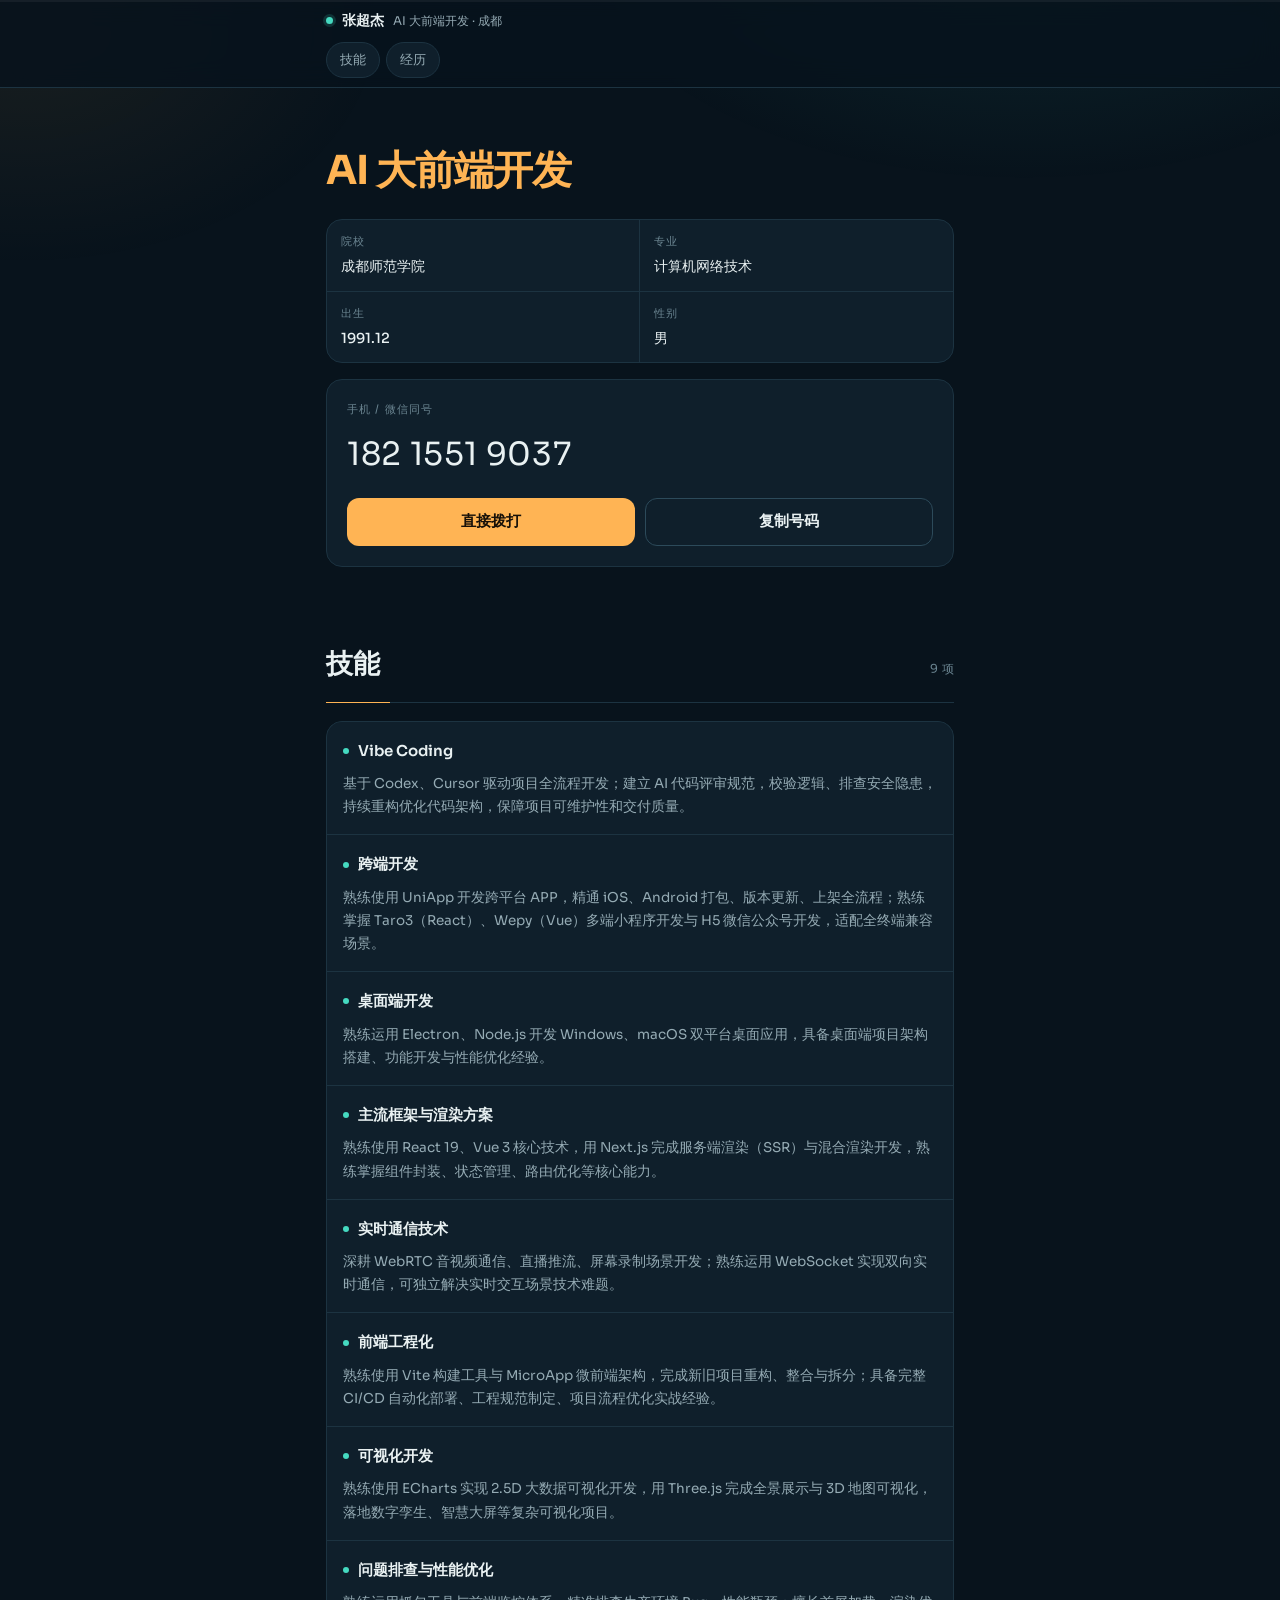
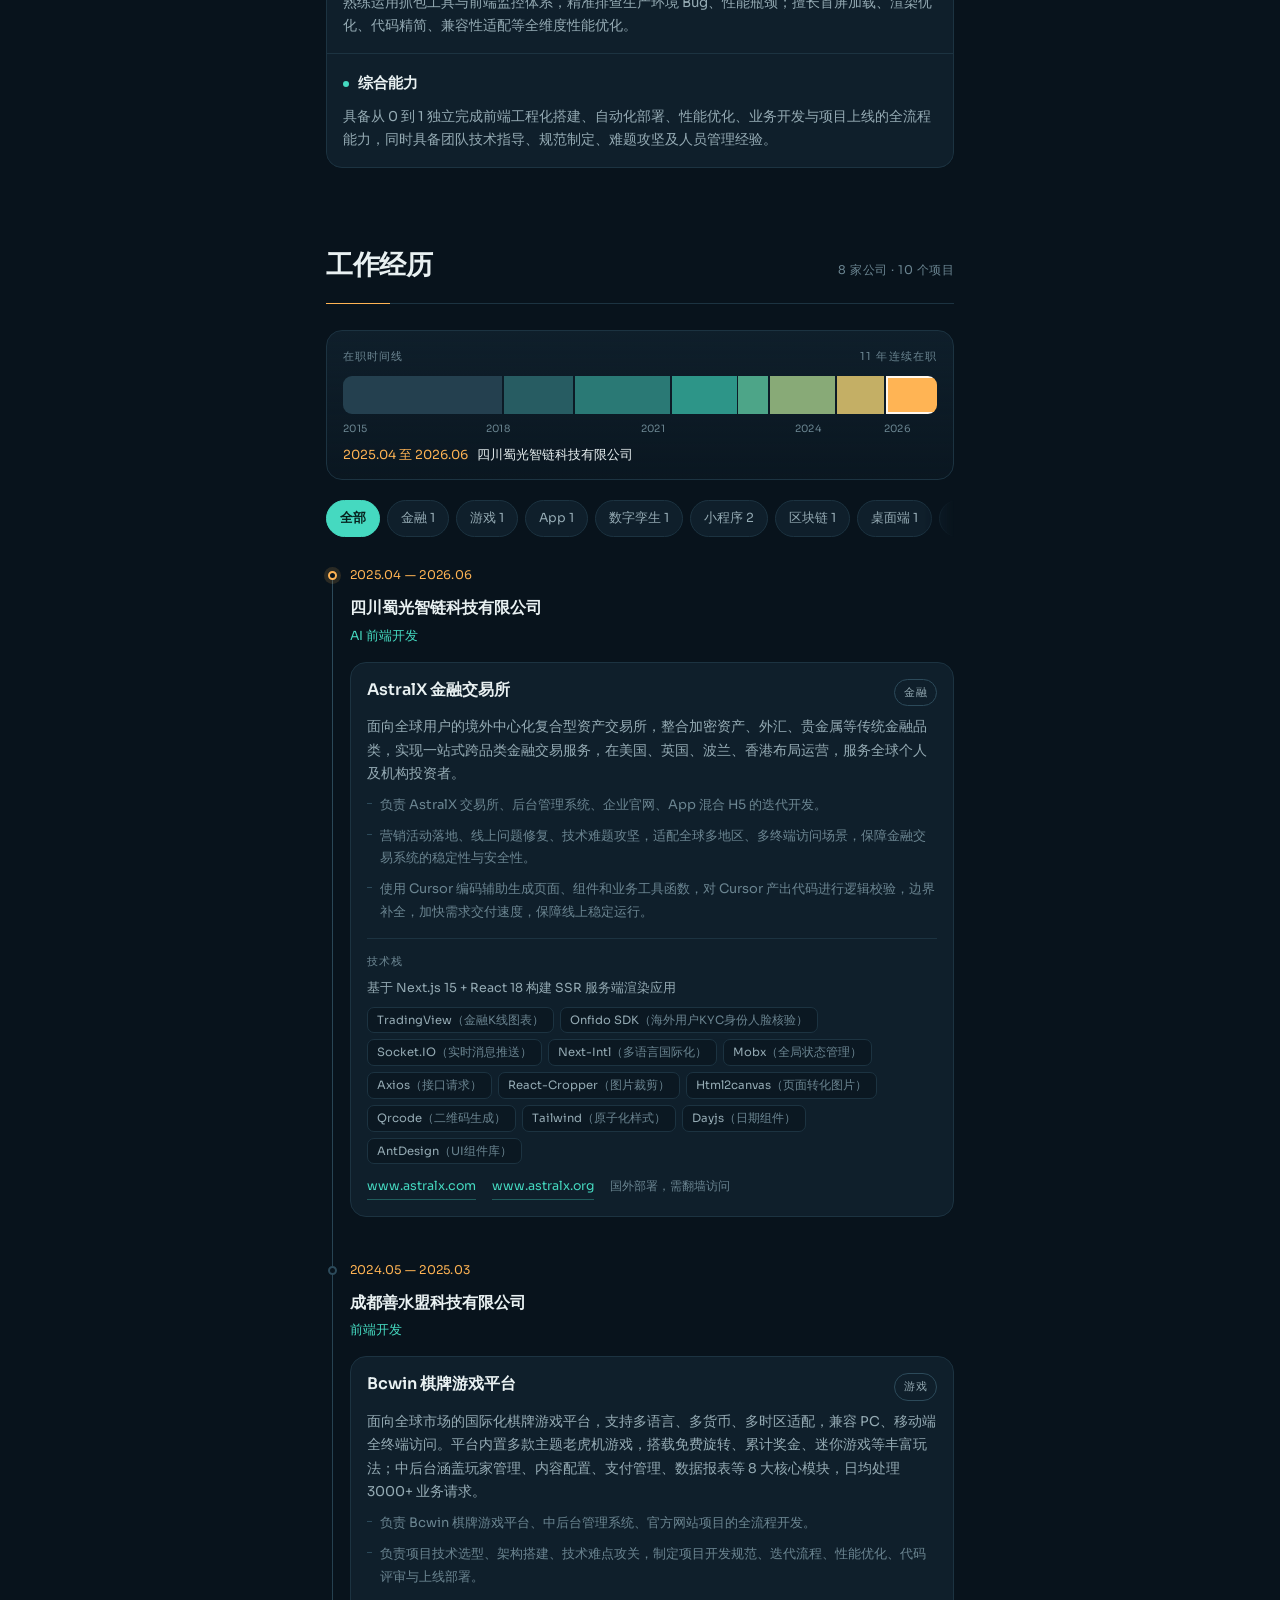
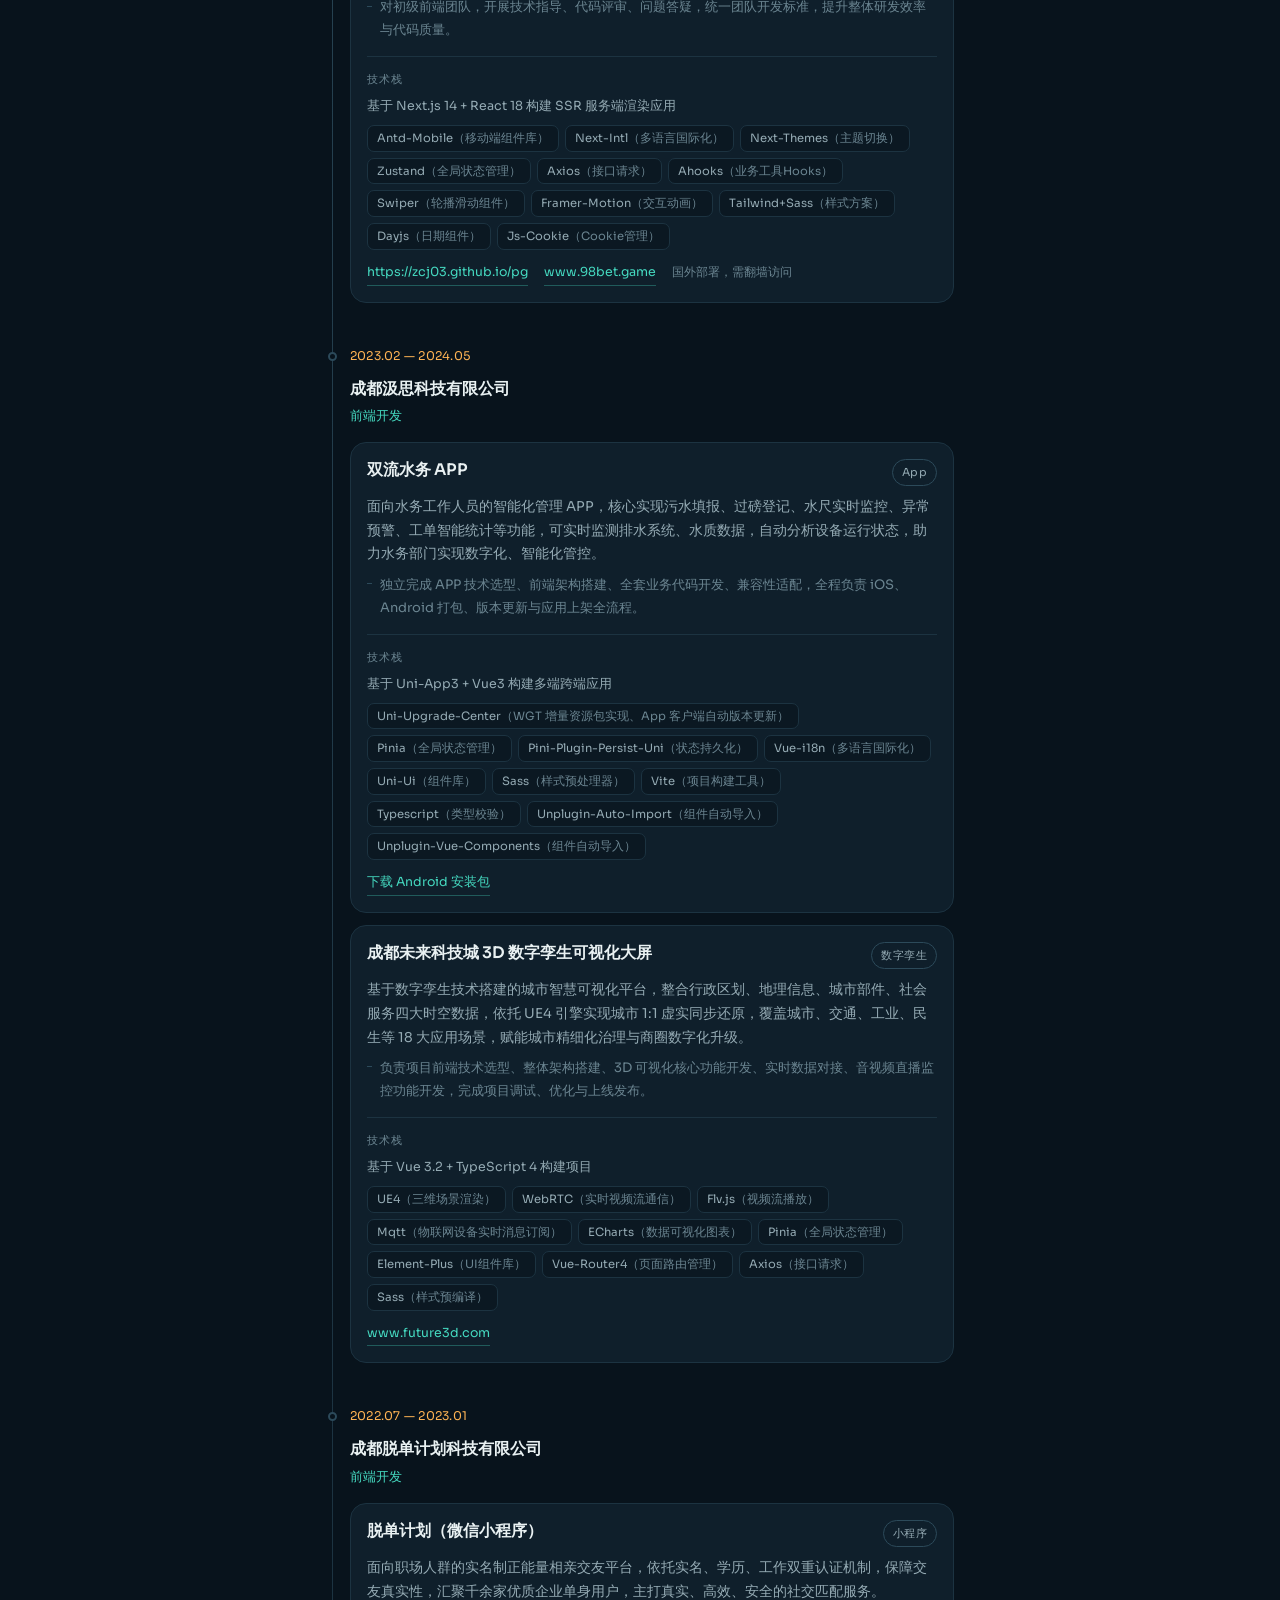
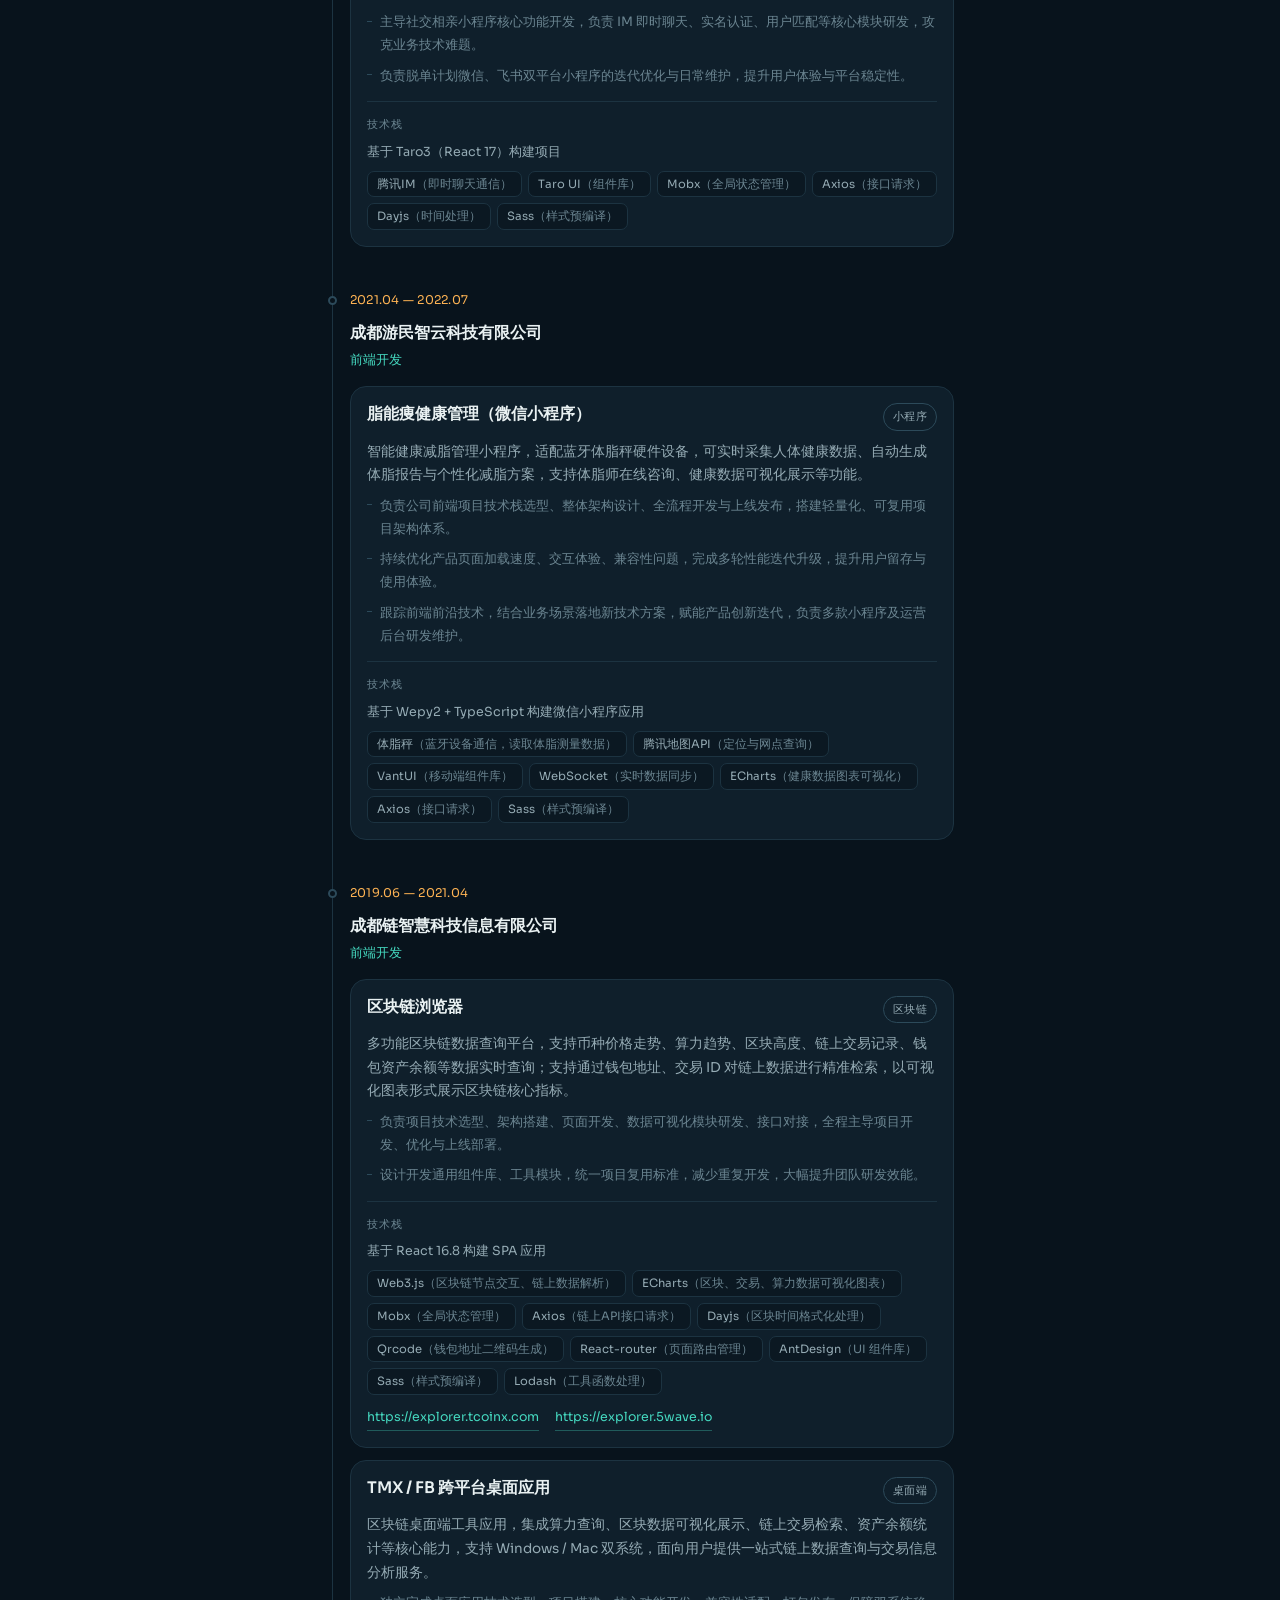
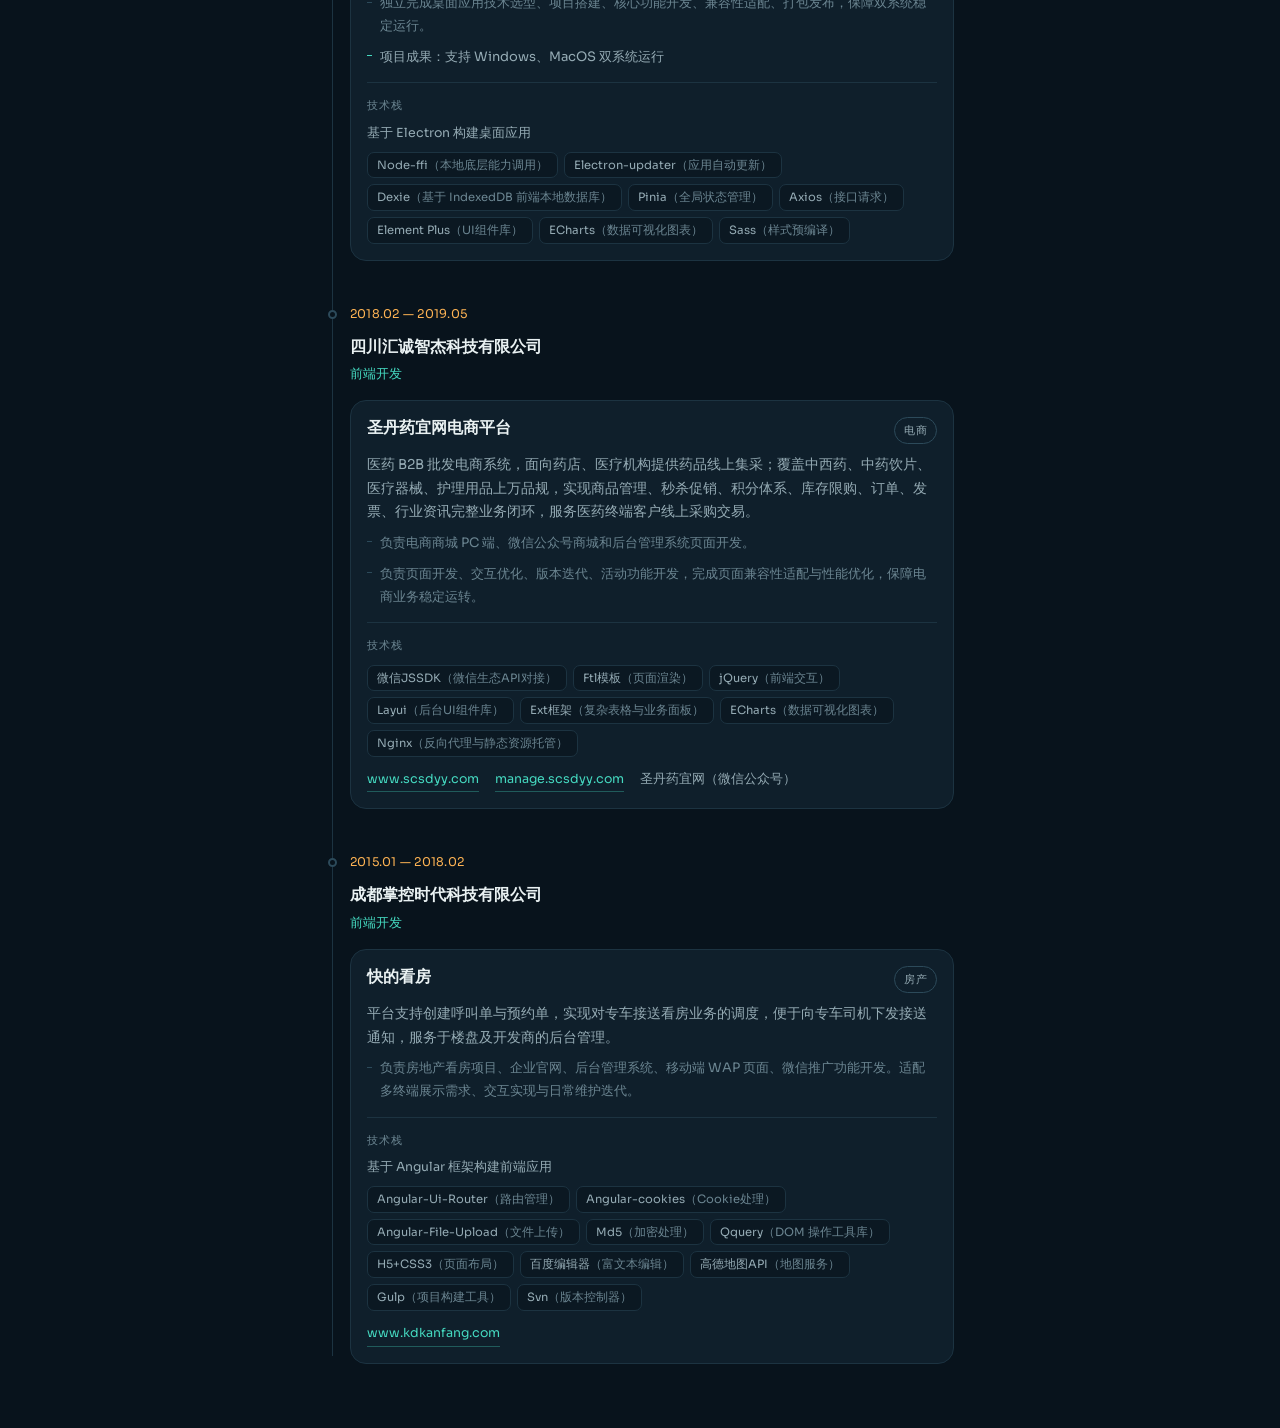
==== commit 66a7af0b: "Add pg link to Bcwin project" ====
--- a/index.html
+++ b/index.html
@@ -234,6 +234,30 @@
   html.js .strip button{opacity:1;transform:none;animation:none}
 }
 
+/* ---------- 打印 / 导出 PDF ---------- */
+@media print{
+  @page{size:A4}
+  html,body{background:#08131C}
+  body{-webkit-print-color-adjust:exact;print-color-adjust:exact}
+  /* 交互控件不进 PDF */
+  .progress,.topbar,.filters,.filters-wrap,.toast{display:none !important}
+  .shell{max-width:none;padding:0}
+  .hero{padding-top:2mm}
+  .sec{padding-top:26px}
+  /* 入场动效全部落到终态，否则打印出来是空白 */
+  .sec .body,.sec-head h2{opacity:1 !important;transform:none !important;transition:none !important}
+  .sec-head::after{width:64px}
+  .strip button{opacity:1 !important;transform:none !important;animation:none !important}
+  .card{animation:none !important;box-shadow:none}
+  .skill{break-inside:avoid}
+  /* 卡片允许跨页（否则整卡下移会留出大片空白），但标题不与正文分离、标签组不拆开 */
+  .card-top{break-after:avoid}
+  .card .meta{break-after:avoid}
+  .stack,.tags{break-inside:avoid}
+  .job .when,.job h3,.job .title{break-after:avoid}
+  a{text-decoration:none}
+}
+
 </style>
 </head>
 <body>
@@ -272,7 +296,7 @@
       <p class="readout" id="readout"></p>
     </div>
     <div class="filters" id="filters" role="group" aria-label="按方向筛选项目"><button type="button" class="filters-pin" data-filter="全部" aria-pressed="true">全部</button><button type="button" data-filter="金融" aria-pressed="false">金融 1</button><button type="button" data-filter="游戏" aria-pressed="false">游戏 1</button><button type="button" data-filter="App" aria-pressed="false">App 1</button><button type="button" data-filter="数字孪生" aria-pressed="false">数字孪生 1</button><button type="button" data-filter="小程序" aria-pressed="false">小程序 2</button><button type="button" data-filter="区块链" aria-pressed="false">区块链 1</button><button type="button" data-filter="桌面端" aria-pressed="false">桌面端 1</button><button type="button" data-filter="电商" aria-pressed="false">电商 1</button><button type="button" data-filter="房产" aria-pressed="false">房产 1</button></div>
-    <div class="jobs"><article class="job is-new" id="job-7"><p class="when">2025.04 — 2026.06</p><h3>四川蜀光智链科技有限公司</h3><p class="title">AI 前端开发</p><div class="job-cards"><article class="card" id="project-9" data-tag="金融" style="animation-delay:360ms"><div class="card-top"><h3>AstralX 金融交易所</h3><span class="chip">金融</span></div><p class="meta">面向全球用户的境外中心化复合型资产交易所，整合加密资产、外汇、贵金属等传统金融品类，实现一站式跨品类金融交易服务，在美国、英国、波兰、香港布局运营，服务全球个人及机构投资者。</p><p class="duty">负责 AstralX 交易所、后台管理系统、企业官网、App 混合 H5 的迭代开发。</p><p class="duty">营销活动落地、线上问题修复、技术难题攻坚，适配全球多地区、多终端访问场景，保障金融交易系统的稳定性与安全性。</p><p class="duty">使用 Cursor 编码辅助生成页面、组件和业务工具函数，对 Cursor 产出代码进行逻辑校验，边界补全，加快需求交付速度，保障线上稳定运行。</p><div class="stack"><p class="stack-label">技术栈</p><p class="stack-base">基于 Next.js 15 + React 18 构建 SSR 服务端渲染应用</p><div class="tags"><span>TradingView<i>（金融K线图表）</i></span><span>Onfido SDK<i>（海外用户KYC身份人脸核验）</i></span><span>Socket.IO<i>（实时消息推送）</i></span><span>Next-Intl<i>（多语言国际化）</i></span><span>Mobx<i>（全局状态管理）</i></span><span>Axios<i>（接口请求）</i></span><span>React-Cropper<i>（图片裁剪）</i></span><span>Html2canvas<i>（页面转化图片）</i></span><span>Qrcode<i>（二维码生成）</i></span><span>Tailwind<i>（原子化样式）</i></span><span>Dayjs<i>（日期组件）</i></span><span>AntDesign<i>（UI组件库）</i></span></div></div><div class="links"><a class="link" href="https://www.astralx.com" target="_blank" rel="noreferrer noopener">www.astralx.com</a><a class="link" href="https://www.astralx.org" target="_blank" rel="noreferrer noopener">www.astralx.org</a><span class="link-note">国外部署，需翻墙访问</span></div></article></div></article><article class="job" id="job-6"><p class="when">2024.05 — 2025.03</p><h3>成都善水盟科技有限公司</h3><p class="title">前端开发</p><div class="job-cards"><article class="card" id="project-8" data-tag="游戏" style="animation-delay:320ms"><div class="card-top"><h3>Bcwin 棋牌游戏平台</h3><span class="chip">游戏</span></div><p class="meta">面向全球市场的国际化棋牌游戏平台，支持多语言、多货币、多时区适配，兼容 PC、移动端全终端访问。平台内置多款主题老虎机游戏，搭载免费旋转、累计奖金、迷你游戏等丰富玩法；中后台涵盖玩家管理、内容配置、支付管理、数据报表等 8 大核心模块，日均处理 3000+ 业务请求。</p><p class="duty">负责 Bcwin 棋牌游戏平台、中后台管理系统、官方网站项目的全流程开发。</p><p class="duty">负责项目技术选型、架构搭建、技术难点攻关，制定项目开发规范、迭代流程、性能优化、代码评审与上线部署。</p><p class="duty">对初级前端团队，开展技术指导、代码评审、问题答疑，统一团队开发标准，提升整体研发效率与代码质量。</p><div class="stack"><p class="stack-label">技术栈</p><p class="stack-base">基于 Next.js 14 + React 18 构建 SSR 服务端渲染应用</p><div class="tags"><span>Antd-Mobile<i>（移动端组件库）</i></span><span>Next-Intl<i>（多语言国际化）</i></span><span>Next-Themes<i>（主题切换）</i></span><span>Zustand<i>（全局状态管理）</i></span><span>Axios<i>（接口请求）</i></span><span>Ahooks<i>（业务工具Hooks）</i></span><span>Swiper<i>（轮播滑动组件）</i></span><span>Framer-Motion<i>（交互动画）</i></span><span>Tailwind+Sass<i>（样式方案）</i></span><span>Dayjs<i>（日期组件）</i></span><span>Js-Cookie<i>（Cookie管理）</i></span></div></div><div class="links"><a class="link" href="https://www.98bet.game" target="_blank" rel="noreferrer noopener">www.98bet.game</a><span class="link-note">国外部署，需翻墙访问</span></div></article></div></article><article class="job" id="job-5"><p class="when">2023.02 — 2024.05</p><h3>成都汲思科技有限公司</h3><p class="title">前端开发</p><div class="job-cards"><article class="card" id="project-6" data-tag="App" style="animation-delay:240ms"><div class="card-top"><h3>双流水务 APP</h3><span class="chip">App</span></div><p class="meta">面向水务工作人员的智能化管理 APP，核心实现污水填报、过磅登记、水尺实时监控、异常预警、工单智能统计等功能，可实时监测排水系统、水质数据，自动分析设备运行状态，助力水务部门实现数字化、智能化管控。</p><p class="duty">独立完成 APP 技术选型、前端架构搭建、全套业务代码开发、兼容性适配，全程负责 iOS、Android 打包、版本更新与应用上架全流程。</p><div class="stack"><p class="stack-label">技术栈</p><p class="stack-base">基于 Uni-App3 + Vue3 构建多端跨端应用</p><div class="tags"><span>Uni-Upgrade-Center<i>（WGT 增量资源包实现、App 客户端自动版本更新）</i></span><span>Pinia<i>（全局状态管理）</i></span><span>Pini-Plugin-Persist-Uni<i>（状态持久化）</i></span><span>Vue-i18n<i>（多语言国际化）</i></span><span>Uni-Ui<i>（组件库）</i></span><span>Sass<i>（样式预处理器）</i></span><span>Vite<i>（项目构建工具）</i></span><span>Typescript<i>（类型校验）</i></span><span>Unplugin-Auto-Import<i>（组件自动导入）</i></span><span>Unplugin-Vue-Components<i>（组件自动导入）</i></span></div></div><div class="links"><a class="link" href="https://env-00jy6f7o00e5.normal.cloudstatic.cn/shuangliu.apk" target="_blank" rel="noreferrer noopener">下载 Android 安装包</a></div></article><article class="card" id="project-7" data-tag="数字孪生" style="animation-delay:280ms"><div class="card-top"><h3>成都未来科技城 3D 数字孪生可视化大屏</h3><span class="chip">数字孪生</span></div><p class="meta">基于数字孪生技术搭建的城市智慧可视化平台，整合行政区划、地理信息、城市部件、社会服务四大时空数据，依托 UE4 引擎实现城市 1:1 虚实同步还原，覆盖城市、交通、工业、民生等 18 大应用场景，赋能城市精细化治理与商圈数字化升级。</p><p class="duty">负责项目前端技术选型、整体架构搭建、3D 可视化核心功能开发、实时数据对接、音视频直播监控功能开发，完成项目调试、优化与上线发布。</p><div class="stack"><p class="stack-label">技术栈</p><p class="stack-base">基于 Vue 3.2 + TypeScript 4 构建项目</p><div class="tags"><span>UE4<i>（三维场景渲染）</i></span><span>WebRTC<i>（实时视频流通信）</i></span><span>Flv.js<i>（视频流播放）</i></span><span>Mqtt<i>（物联网设备实时消息订阅）</i></span><span>ECharts<i>（数据可视化图表）</i></span><span>Pinia<i>（全局状态管理）</i></span><span>Element-Plus<i>（UI组件库）</i></span><span>Vue-Router4<i>（页面路由管理）</i></span><span>Axios<i>（接口请求）</i></span><span>Sass<i>（样式预编译）</i></span></div></div><div class="links"><a class="link" href="https://www.future3d.com" target="_blank" rel="noreferrer noopener">www.future3d.com</a></div></article></div></article><article class="job" id="job-4"><p class="when">2022.07 — 2023.01</p><h3>成都脱单计划科技有限公司</h3><p class="title">前端开发</p><div class="job-cards"><article class="card" id="project-5" data-tag="小程序" style="animation-delay:200ms"><div class="card-top"><h3>脱单计划（微信小程序）</h3><span class="chip">小程序</span></div><p class="meta">面向职场人群的实名制正能量相亲交友平台，依托实名、学历、工作双重认证机制，保障交友真实性，汇聚千余家优质企业单身用户，主打真实、高效、安全的社交匹配服务。</p><p class="duty">主导社交相亲小程序核心功能开发，负责 IM 即时聊天、实名认证、用户匹配等核心模块研发，攻克业务技术难题。</p><p class="duty">负责脱单计划微信、飞书双平台小程序的迭代优化与日常维护，提升用户体验与平台稳定性。</p><div class="stack"><p class="stack-label">技术栈</p><p class="stack-base">基于 Taro3（React 17）构建项目</p><div class="tags"><span>腾讯IM<i>（即时聊天通信）</i></span><span>Taro UI<i>（组件库）</i></span><span>Mobx<i>（全局状态管理）</i></span><span>Axios<i>（接口请求）</i></span><span>Dayjs<i>（时间处理）</i></span><span>Sass<i>（样式预编译）</i></span></div></div></article></div></article><article class="job" id="job-3"><p class="when">2021.04 — 2022.07</p><h3>成都游民智云科技有限公司</h3><p class="title">前端开发</p><div class="job-cards"><article class="card" id="project-4" data-tag="小程序" style="animation-delay:160ms"><div class="card-top"><h3>脂能痩健康管理（微信小程序）</h3><span class="chip">小程序</span></div><p class="meta">智能健康减脂管理小程序，适配蓝牙体脂秤硬件设备，可实时采集人体健康数据、自动生成体脂报告与个性化减脂方案，支持体脂师在线咨询、健康数据可视化展示等功能。</p><p class="duty">负责公司前端项目技术栈选型、整体架构设计、全流程开发与上线发布，搭建轻量化、可复用项目架构体系。</p><p class="duty">持续优化产品页面加载速度、交互体验、兼容性问题，完成多轮性能迭代升级，提升用户留存与使用体验。</p><p class="duty">跟踪前端前沿技术，结合业务场景落地新技术方案，赋能产品创新迭代，负责多款小程序及运营后台研发维护。</p><div class="stack"><p class="stack-label">技术栈</p><p class="stack-base">基于 Wepy2 + TypeScript 构建微信小程序应用</p><div class="tags"><span>体脂秤<i>（蓝牙设备通信，读取体脂测量数据）</i></span><span>腾讯地图API<i>（定位与网点查询）</i></span><span>VantUI<i>（移动端组件库）</i></span><span>WebSocket<i>（实时数据同步）</i></span><span>ECharts<i>（健康数据图表可视化）</i></span><span>Axios<i>（接口请求）</i></span><span>Sass<i>（样式预编译）</i></span></div></div></article></div></article><article class="job" id="job-2"><p class="when">2019.06 — 2021.04</p><h3>成都链智慧科技信息有限公司</h3><p class="title">前端开发</p><div class="job-cards"><article class="card" id="project-2" data-tag="区块链" style="animation-delay:80ms"><div class="card-top"><h3>区块链浏览器</h3><span class="chip">区块链</span></div><p class="meta">多功能区块链数据查询平台，支持币种价格走势、算力趋势、区块高度、链上交易记录、钱包资产余额等数据实时查询；支持通过钱包地址、交易 ID 对链上数据进行精准检索，以可视化图表形式展示区块链核心指标。</p><p class="duty">负责项目技术选型、架构搭建、页面开发、数据可视化模块研发、接口对接，全程主导项目开发、优化与上线部署。</p><p class="duty">设计开发通用组件库、工具模块，统一项目复用标准，减少重复开发，大幅提升团队研发效能。</p><div class="stack"><p class="stack-label">技术栈</p><p class="stack-base">基于 React 16.8 构建 SPA 应用</p><div class="tags"><span>Web3.js<i>（区块链节点交互、链上数据解析）</i></span><span>ECharts<i>（区块、交易、算力数据可视化图表）</i></span><span>Mobx<i>（全局状态管理）</i></span><span>Axios<i>（链上API接口请求）</i></span><span>Dayjs<i>（区块时间格式化处理）</i></span><span>Qrcode<i>（钱包地址二维码生成）</i></span><span>React-router<i>（页面路由管理）</i></span><span>AntDesign<i>（UI 组件库）</i></span><span>Sass<i>（样式预编译）</i></span><span>Lodash<i>（工具函数处理）</i></span></div></div><div class="links"><a class="link" href="https://explorer.tcoinx.com" target="_blank" rel="noreferrer noopener">https://explorer.tcoinx.com</a><a class="link" href="https://explorer.5wave.io" target="_blank" rel="noreferrer noopener">https://explorer.5wave.io</a></div></article><article class="card" id="project-3" data-tag="桌面端" style="animation-delay:120ms"><div class="card-top"><h3>TMX / FB 跨平台桌面应用</h3><span class="chip">桌面端</span></div><p class="meta">区块链桌面端工具应用，集成算力查询、区块数据可视化展示、链上交易检索、资产余额统计等核心能力，支持 Windows / Mac 双系统，面向用户提供一站式链上数据查询与交易信息分析服务。</p><p class="duty">独立完成桌面应用技术选型、项目搭建、核心功能开发、兼容性适配、打包发布，保障双系统稳定运行。</p><p class="outcome">项目成果：支持 Windows、MacOS 双系统运行</p><div class="stack"><p class="stack-label">技术栈</p><p class="stack-base">基于 Electron 构建桌面应用</p><div class="tags"><span>Node-ffi<i>（本地底层能力调用）</i></span><span>Electron-updater<i>（应用自动更新）</i></span><span>Dexie<i>（基于 IndexedDB 前端本地数据库）</i></span><span>Pinia<i>（全局状态管理）</i></span><span>Axios<i>（接口请求）</i></span><span>Element Plus<i>（UI组件库）</i></span><span>ECharts<i>（数据可视化图表）</i></span><span>Sass<i>（样式预编译）</i></span></div></div></article></div></article><article class="job" id="job-1"><p class="when">2018.02 — 2019.05</p><h3>四川汇诚智杰科技有限公司</h3><p class="title">前端开发</p><div class="job-cards"><article class="card" id="project-1" data-tag="电商" style="animation-delay:40ms"><div class="card-top"><h3>圣丹药宜网电商平台</h3><span class="chip">电商</span></div><p class="meta">医药 B2B 批发电商系统，面向药店、医疗机构提供药品线上集采；覆盖中西药、中药饮片、医疗器械、护理用品上万品规，实现商品管理、秒杀促销、积分体系、库存限购、订单、发票、行业资讯完整业务闭环，服务医药终端客户线上采购交易。</p><p class="duty">负责电商商城 PC 端、微信公众号商城和后台管理系统页面开发。</p><p class="duty">负责页面开发、交互优化、版本迭代、活动功能开发，完成页面兼容性适配与性能优化，保障电商业务稳定运转。</p><div class="stack"><p class="stack-label">技术栈</p><div class="tags"><span>微信JSSDK<i>（微信生态API对接）</i></span><span>Ftl模板<i>（页面渲染）</i></span><span>jQuery<i>（前端交互）</i></span><span>Layui<i>（后台UI组件库）</i></span><span>Ext框架<i>（复杂表格与业务面板）</i></span><span>ECharts<i>（数据可视化图表）</i></span><span>Nginx<i>（反向代理与静态资源托管）</i></span></div></div><div class="links"><a class="link" href="http://www.scsdyy.com" target="_blank" rel="noreferrer noopener">www.scsdyy.com</a><a class="link" href="http://manage.scsdyy.com" target="_blank" rel="noreferrer noopener">manage.scsdyy.com</a><span class="link-plain">圣丹药宜网（微信公众号）</span></div></article></div></article><article class="job" id="job-0"><p class="when">2015.01 — 2018.02</p><h3>成都掌控时代科技有限公司</h3><p class="title">前端开发</p><div class="job-cards"><article class="card" id="project-0" data-tag="房产" style="animation-delay:0ms"><div class="card-top"><h3>快的看房</h3><span class="chip">房产</span></div><p class="meta">平台支持创建呼叫单与预约单，实现对专车接送看房业务的调度，便于向专车司机下发接送通知，服务于楼盘及开发商的后台管理。</p><p class="duty">负责房地产看房项目、企业官网、后台管理系统、移动端 WAP 页面、微信推广功能开发。适配多终端展示需求、交互实现与日常维护迭代。</p><div class="stack"><p class="stack-label">技术栈</p><p class="stack-base">基于 Angular 框架构建前端应用</p><div class="tags"><span>Angular-Ui-Router<i>（路由管理）</i></span><span>Angular-cookies<i>（Cookie处理）</i></span><span>Angular-File-Upload<i>（文件上传）</i></span><span>Md5<i>（加密处理）</i></span><span>Qquery<i>（DOM 操作工具库）</i></span><span>H5+CSS3<i>（页面布局）</i></span><span>百度编辑器<i>（富文本编辑）</i></span><span>高德地图API<i>（地图服务）</i></span><span>Gulp<i>（项目构建工具）</i></span><span>Svn<i>（版本控制器）</i></span></div></div><div class="links"><a class="link" href="http://www.kdkanfang.com" target="_blank" rel="noreferrer noopener">www.kdkanfang.com</a></div></article></div></article></div>
+    <div class="jobs"><article class="job is-new" id="job-7"><p class="when">2025.04 — 2026.06</p><h3>四川蜀光智链科技有限公司</h3><p class="title">AI 前端开发</p><div class="job-cards"><article class="card" id="project-9" data-tag="金融" style="animation-delay:360ms"><div class="card-top"><h3>AstralX 金融交易所</h3><span class="chip">金融</span></div><p class="meta">面向全球用户的境外中心化复合型资产交易所，整合加密资产、外汇、贵金属等传统金融品类，实现一站式跨品类金融交易服务，在美国、英国、波兰、香港布局运营，服务全球个人及机构投资者。</p><p class="duty">负责 AstralX 交易所、后台管理系统、企业官网、App 混合 H5 的迭代开发。</p><p class="duty">营销活动落地、线上问题修复、技术难题攻坚，适配全球多地区、多终端访问场景，保障金融交易系统的稳定性与安全性。</p><p class="duty">使用 Cursor 编码辅助生成页面、组件和业务工具函数，对 Cursor 产出代码进行逻辑校验，边界补全，加快需求交付速度，保障线上稳定运行。</p><div class="stack"><p class="stack-label">技术栈</p><p class="stack-base">基于 Next.js 15 + React 18 构建 SSR 服务端渲染应用</p><div class="tags"><span>TradingView<i>（金融K线图表）</i></span><span>Onfido SDK<i>（海外用户KYC身份人脸核验）</i></span><span>Socket.IO<i>（实时消息推送）</i></span><span>Next-Intl<i>（多语言国际化）</i></span><span>Mobx<i>（全局状态管理）</i></span><span>Axios<i>（接口请求）</i></span><span>React-Cropper<i>（图片裁剪）</i></span><span>Html2canvas<i>（页面转化图片）</i></span><span>Qrcode<i>（二维码生成）</i></span><span>Tailwind<i>（原子化样式）</i></span><span>Dayjs<i>（日期组件）</i></span><span>AntDesign<i>（UI组件库）</i></span></div></div><div class="links"><a class="link" href="https://www.astralx.com" target="_blank" rel="noreferrer noopener">www.astralx.com</a><a class="link" href="https://www.astralx.org" target="_blank" rel="noreferrer noopener">www.astralx.org</a><span class="link-note">国外部署，需翻墙访问</span></div></article></div></article><article class="job" id="job-6"><p class="when">2024.05 — 2025.03</p><h3>成都善水盟科技有限公司</h3><p class="title">前端开发</p><div class="job-cards"><article class="card" id="project-8" data-tag="游戏" style="animation-delay:320ms"><div class="card-top"><h3>Bcwin 棋牌游戏平台</h3><span class="chip">游戏</span></div><p class="meta">面向全球市场的国际化棋牌游戏平台，支持多语言、多货币、多时区适配，兼容 PC、移动端全终端访问。平台内置多款主题老虎机游戏，搭载免费旋转、累计奖金、迷你游戏等丰富玩法；中后台涵盖玩家管理、内容配置、支付管理、数据报表等 8 大核心模块，日均处理 3000+ 业务请求。</p><p class="duty">负责 Bcwin 棋牌游戏平台、中后台管理系统、官方网站项目的全流程开发。</p><p class="duty">负责项目技术选型、架构搭建、技术难点攻关，制定项目开发规范、迭代流程、性能优化、代码评审与上线部署。</p><p class="duty">对初级前端团队，开展技术指导、代码评审、问题答疑，统一团队开发标准，提升整体研发效率与代码质量。</p><div class="stack"><p class="stack-label">技术栈</p><p class="stack-base">基于 Next.js 14 + React 18 构建 SSR 服务端渲染应用</p><div class="tags"><span>Antd-Mobile<i>（移动端组件库）</i></span><span>Next-Intl<i>（多语言国际化）</i></span><span>Next-Themes<i>（主题切换）</i></span><span>Zustand<i>（全局状态管理）</i></span><span>Axios<i>（接口请求）</i></span><span>Ahooks<i>（业务工具Hooks）</i></span><span>Swiper<i>（轮播滑动组件）</i></span><span>Framer-Motion<i>（交互动画）</i></span><span>Tailwind+Sass<i>（样式方案）</i></span><span>Dayjs<i>（日期组件）</i></span><span>Js-Cookie<i>（Cookie管理）</i></span></div></div><div class="links"><a class="link" href="https://zcj03.github.io/pg" target="_blank" rel="noreferrer noopener">https://zcj03.github.io/pg</a><a class="link" href="https://www.98bet.game" target="_blank" rel="noreferrer noopener">www.98bet.game</a><span class="link-note">国外部署，需翻墙访问</span></div></article></div></article><article class="job" id="job-5"><p class="when">2023.02 — 2024.05</p><h3>成都汲思科技有限公司</h3><p class="title">前端开发</p><div class="job-cards"><article class="card" id="project-6" data-tag="App" style="animation-delay:240ms"><div class="card-top"><h3>双流水务 APP</h3><span class="chip">App</span></div><p class="meta">面向水务工作人员的智能化管理 APP，核心实现污水填报、过磅登记、水尺实时监控、异常预警、工单智能统计等功能，可实时监测排水系统、水质数据，自动分析设备运行状态，助力水务部门实现数字化、智能化管控。</p><p class="duty">独立完成 APP 技术选型、前端架构搭建、全套业务代码开发、兼容性适配，全程负责 iOS、Android 打包、版本更新与应用上架全流程。</p><div class="stack"><p class="stack-label">技术栈</p><p class="stack-base">基于 Uni-App3 + Vue3 构建多端跨端应用</p><div class="tags"><span>Uni-Upgrade-Center<i>（WGT 增量资源包实现、App 客户端自动版本更新）</i></span><span>Pinia<i>（全局状态管理）</i></span><span>Pini-Plugin-Persist-Uni<i>（状态持久化）</i></span><span>Vue-i18n<i>（多语言国际化）</i></span><span>Uni-Ui<i>（组件库）</i></span><span>Sass<i>（样式预处理器）</i></span><span>Vite<i>（项目构建工具）</i></span><span>Typescript<i>（类型校验）</i></span><span>Unplugin-Auto-Import<i>（组件自动导入）</i></span><span>Unplugin-Vue-Components<i>（组件自动导入）</i></span></div></div><div class="links"><a class="link" href="https://zcj03.github.io/jianli/shuangliu.apk" target="_blank" rel="noreferrer noopener">下载 Android 安装包</a></div></article><article class="card" id="project-7" data-tag="数字孪生" style="animation-delay:280ms"><div class="card-top"><h3>成都未来科技城 3D 数字孪生可视化大屏</h3><span class="chip">数字孪生</span></div><p class="meta">基于数字孪生技术搭建的城市智慧可视化平台，整合行政区划、地理信息、城市部件、社会服务四大时空数据，依托 UE4 引擎实现城市 1:1 虚实同步还原，覆盖城市、交通、工业、民生等 18 大应用场景，赋能城市精细化治理与商圈数字化升级。</p><p class="duty">负责项目前端技术选型、整体架构搭建、3D 可视化核心功能开发、实时数据对接、音视频直播监控功能开发，完成项目调试、优化与上线发布。</p><div class="stack"><p class="stack-label">技术栈</p><p class="stack-base">基于 Vue 3.2 + TypeScript 4 构建项目</p><div class="tags"><span>UE4<i>（三维场景渲染）</i></span><span>WebRTC<i>（实时视频流通信）</i></span><span>Flv.js<i>（视频流播放）</i></span><span>Mqtt<i>（物联网设备实时消息订阅）</i></span><span>ECharts<i>（数据可视化图表）</i></span><span>Pinia<i>（全局状态管理）</i></span><span>Element-Plus<i>（UI组件库）</i></span><span>Vue-Router4<i>（页面路由管理）</i></span><span>Axios<i>（接口请求）</i></span><span>Sass<i>（样式预编译）</i></span></div></div><div class="links"><a class="link" href="https://www.future3d.com" target="_blank" rel="noreferrer noopener">www.future3d.com</a></div></article></div></article><article class="job" id="job-4"><p class="when">2022.07 — 2023.01</p><h3>成都脱单计划科技有限公司</h3><p class="title">前端开发</p><div class="job-cards"><article class="card" id="project-5" data-tag="小程序" style="animation-delay:200ms"><div class="card-top"><h3>脱单计划（微信小程序）</h3><span class="chip">小程序</span></div><p class="meta">面向职场人群的实名制正能量相亲交友平台，依托实名、学历、工作双重认证机制，保障交友真实性，汇聚千余家优质企业单身用户，主打真实、高效、安全的社交匹配服务。</p><p class="duty">主导社交相亲小程序核心功能开发，负责 IM 即时聊天、实名认证、用户匹配等核心模块研发，攻克业务技术难题。</p><p class="duty">负责脱单计划微信、飞书双平台小程序的迭代优化与日常维护，提升用户体验与平台稳定性。</p><div class="stack"><p class="stack-label">技术栈</p><p class="stack-base">基于 Taro3（React 17）构建项目</p><div class="tags"><span>腾讯IM<i>（即时聊天通信）</i></span><span>Taro UI<i>（组件库）</i></span><span>Mobx<i>（全局状态管理）</i></span><span>Axios<i>（接口请求）</i></span><span>Dayjs<i>（时间处理）</i></span><span>Sass<i>（样式预编译）</i></span></div></div></article></div></article><article class="job" id="job-3"><p class="when">2021.04 — 2022.07</p><h3>成都游民智云科技有限公司</h3><p class="title">前端开发</p><div class="job-cards"><article class="card" id="project-4" data-tag="小程序" style="animation-delay:160ms"><div class="card-top"><h3>脂能痩健康管理（微信小程序）</h3><span class="chip">小程序</span></div><p class="meta">智能健康减脂管理小程序，适配蓝牙体脂秤硬件设备，可实时采集人体健康数据、自动生成体脂报告与个性化减脂方案，支持体脂师在线咨询、健康数据可视化展示等功能。</p><p class="duty">负责公司前端项目技术栈选型、整体架构设计、全流程开发与上线发布，搭建轻量化、可复用项目架构体系。</p><p class="duty">持续优化产品页面加载速度、交互体验、兼容性问题，完成多轮性能迭代升级，提升用户留存与使用体验。</p><p class="duty">跟踪前端前沿技术，结合业务场景落地新技术方案，赋能产品创新迭代，负责多款小程序及运营后台研发维护。</p><div class="stack"><p class="stack-label">技术栈</p><p class="stack-base">基于 Wepy2 + TypeScript 构建微信小程序应用</p><div class="tags"><span>体脂秤<i>（蓝牙设备通信，读取体脂测量数据）</i></span><span>腾讯地图API<i>（定位与网点查询）</i></span><span>VantUI<i>（移动端组件库）</i></span><span>WebSocket<i>（实时数据同步）</i></span><span>ECharts<i>（健康数据图表可视化）</i></span><span>Axios<i>（接口请求）</i></span><span>Sass<i>（样式预编译）</i></span></div></div></article></div></article><article class="job" id="job-2"><p class="when">2019.06 — 2021.04</p><h3>成都链智慧科技信息有限公司</h3><p class="title">前端开发</p><div class="job-cards"><article class="card" id="project-2" data-tag="区块链" style="animation-delay:80ms"><div class="card-top"><h3>区块链浏览器</h3><span class="chip">区块链</span></div><p class="meta">多功能区块链数据查询平台，支持币种价格走势、算力趋势、区块高度、链上交易记录、钱包资产余额等数据实时查询；支持通过钱包地址、交易 ID 对链上数据进行精准检索，以可视化图表形式展示区块链核心指标。</p><p class="duty">负责项目技术选型、架构搭建、页面开发、数据可视化模块研发、接口对接，全程主导项目开发、优化与上线部署。</p><p class="duty">设计开发通用组件库、工具模块，统一项目复用标准，减少重复开发，大幅提升团队研发效能。</p><div class="stack"><p class="stack-label">技术栈</p><p class="stack-base">基于 React 16.8 构建 SPA 应用</p><div class="tags"><span>Web3.js<i>（区块链节点交互、链上数据解析）</i></span><span>ECharts<i>（区块、交易、算力数据可视化图表）</i></span><span>Mobx<i>（全局状态管理）</i></span><span>Axios<i>（链上API接口请求）</i></span><span>Dayjs<i>（区块时间格式化处理）</i></span><span>Qrcode<i>（钱包地址二维码生成）</i></span><span>React-router<i>（页面路由管理）</i></span><span>AntDesign<i>（UI 组件库）</i></span><span>Sass<i>（样式预编译）</i></span><span>Lodash<i>（工具函数处理）</i></span></div></div><div class="links"><a class="link" href="https://explorer.tcoinx.com" target="_blank" rel="noreferrer noopener">https://explorer.tcoinx.com</a><a class="link" href="https://explorer.5wave.io" target="_blank" rel="noreferrer noopener">https://explorer.5wave.io</a></div></article><article class="card" id="project-3" data-tag="桌面端" style="animation-delay:120ms"><div class="card-top"><h3>TMX / FB 跨平台桌面应用</h3><span class="chip">桌面端</span></div><p class="meta">区块链桌面端工具应用，集成算力查询、区块数据可视化展示、链上交易检索、资产余额统计等核心能力，支持 Windows / Mac 双系统，面向用户提供一站式链上数据查询与交易信息分析服务。</p><p class="duty">独立完成桌面应用技术选型、项目搭建、核心功能开发、兼容性适配、打包发布，保障双系统稳定运行。</p><p class="outcome">项目成果：支持 Windows、MacOS 双系统运行</p><div class="stack"><p class="stack-label">技术栈</p><p class="stack-base">基于 Electron 构建桌面应用</p><div class="tags"><span>Node-ffi<i>（本地底层能力调用）</i></span><span>Electron-updater<i>（应用自动更新）</i></span><span>Dexie<i>（基于 IndexedDB 前端本地数据库）</i></span><span>Pinia<i>（全局状态管理）</i></span><span>Axios<i>（接口请求）</i></span><span>Element Plus<i>（UI组件库）</i></span><span>ECharts<i>（数据可视化图表）</i></span><span>Sass<i>（样式预编译）</i></span></div></div></article></div></article><article class="job" id="job-1"><p class="when">2018.02 — 2019.05</p><h3>四川汇诚智杰科技有限公司</h3><p class="title">前端开发</p><div class="job-cards"><article class="card" id="project-1" data-tag="电商" style="animation-delay:40ms"><div class="card-top"><h3>圣丹药宜网电商平台</h3><span class="chip">电商</span></div><p class="meta">医药 B2B 批发电商系统，面向药店、医疗机构提供药品线上集采；覆盖中西药、中药饮片、医疗器械、护理用品上万品规，实现商品管理、秒杀促销、积分体系、库存限购、订单、发票、行业资讯完整业务闭环，服务医药终端客户线上采购交易。</p><p class="duty">负责电商商城 PC 端、微信公众号商城和后台管理系统页面开发。</p><p class="duty">负责页面开发、交互优化、版本迭代、活动功能开发，完成页面兼容性适配与性能优化，保障电商业务稳定运转。</p><div class="stack"><p class="stack-label">技术栈</p><div class="tags"><span>微信JSSDK<i>（微信生态API对接）</i></span><span>Ftl模板<i>（页面渲染）</i></span><span>jQuery<i>（前端交互）</i></span><span>Layui<i>（后台UI组件库）</i></span><span>Ext框架<i>（复杂表格与业务面板）</i></span><span>ECharts<i>（数据可视化图表）</i></span><span>Nginx<i>（反向代理与静态资源托管）</i></span></div></div><div class="links"><a class="link" href="http://www.scsdyy.com" target="_blank" rel="noreferrer noopener">www.scsdyy.com</a><a class="link" href="http://manage.scsdyy.com" target="_blank" rel="noreferrer noopener">manage.scsdyy.com</a><span class="link-plain">圣丹药宜网（微信公众号）</span></div></article></div></article><article class="job" id="job-0"><p class="when">2015.01 — 2018.02</p><h3>成都掌控时代科技有限公司</h3><p class="title">前端开发</p><div class="job-cards"><article class="card" id="project-0" data-tag="房产" style="animation-delay:0ms"><div class="card-top"><h3>快的看房</h3><span class="chip">房产</span></div><p class="meta">平台支持创建呼叫单与预约单，实现对专车接送看房业务的调度，便于向专车司机下发接送通知，服务于楼盘及开发商的后台管理。</p><p class="duty">负责房地产看房项目、企业官网、后台管理系统、移动端 WAP 页面、微信推广功能开发。适配多终端展示需求、交互实现与日常维护迭代。</p><div class="stack"><p class="stack-label">技术栈</p><p class="stack-base">基于 Angular 框架构建前端应用</p><div class="tags"><span>Angular-Ui-Router<i>（路由管理）</i></span><span>Angular-cookies<i>（Cookie处理）</i></span><span>Angular-File-Upload<i>（文件上传）</i></span><span>Md5<i>（加密处理）</i></span><span>Qquery<i>（DOM 操作工具库）</i></span><span>H5+CSS3<i>（页面布局）</i></span><span>百度编辑器<i>（富文本编辑）</i></span><span>高德地图API<i>（地图服务）</i></span><span>Gulp<i>（项目构建工具）</i></span><span>Svn<i>（版本控制器）</i></span></div></div><div class="links"><a class="link" href="http://www.kdkanfang.com" target="_blank" rel="noreferrer noopener">www.kdkanfang.com</a></div></article></div></article></div>
   </div></section>
 </main>
 <div class="toast" id="toast" role="status" aria-live="polite"></div>
